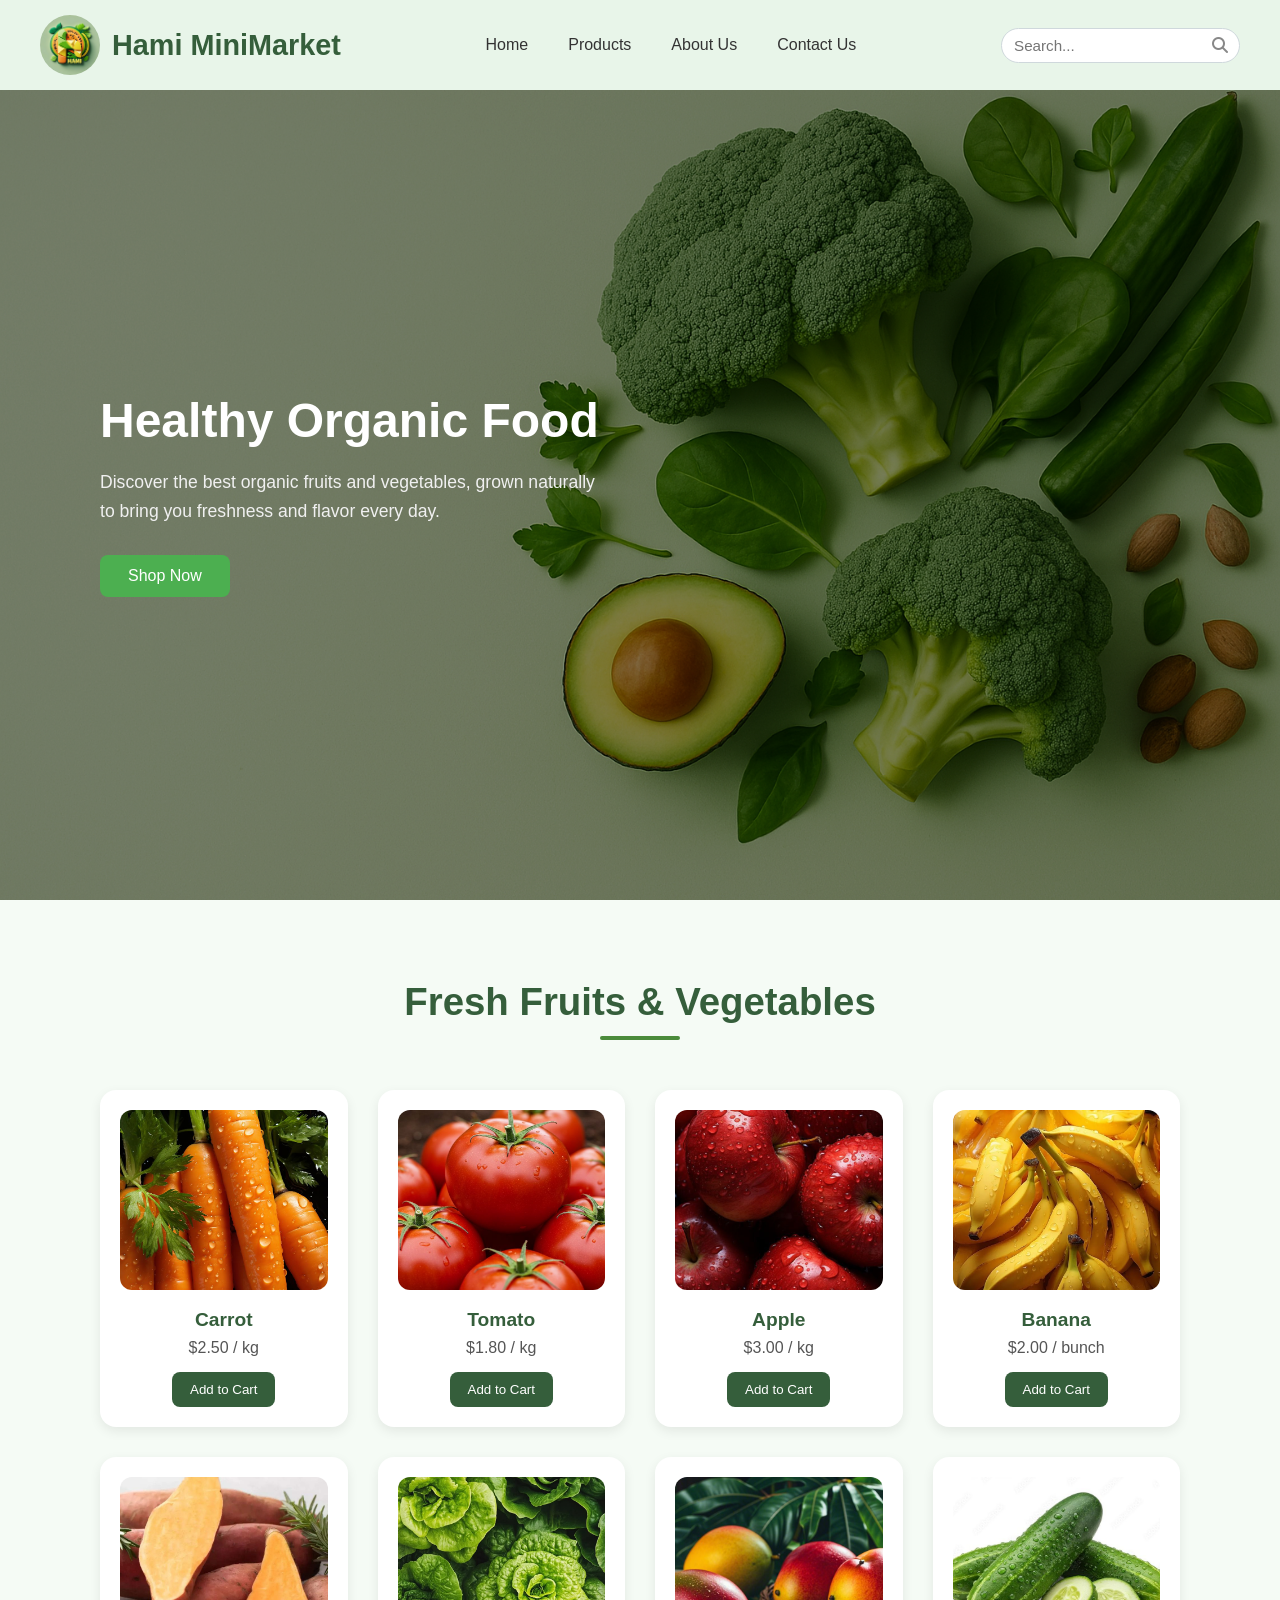
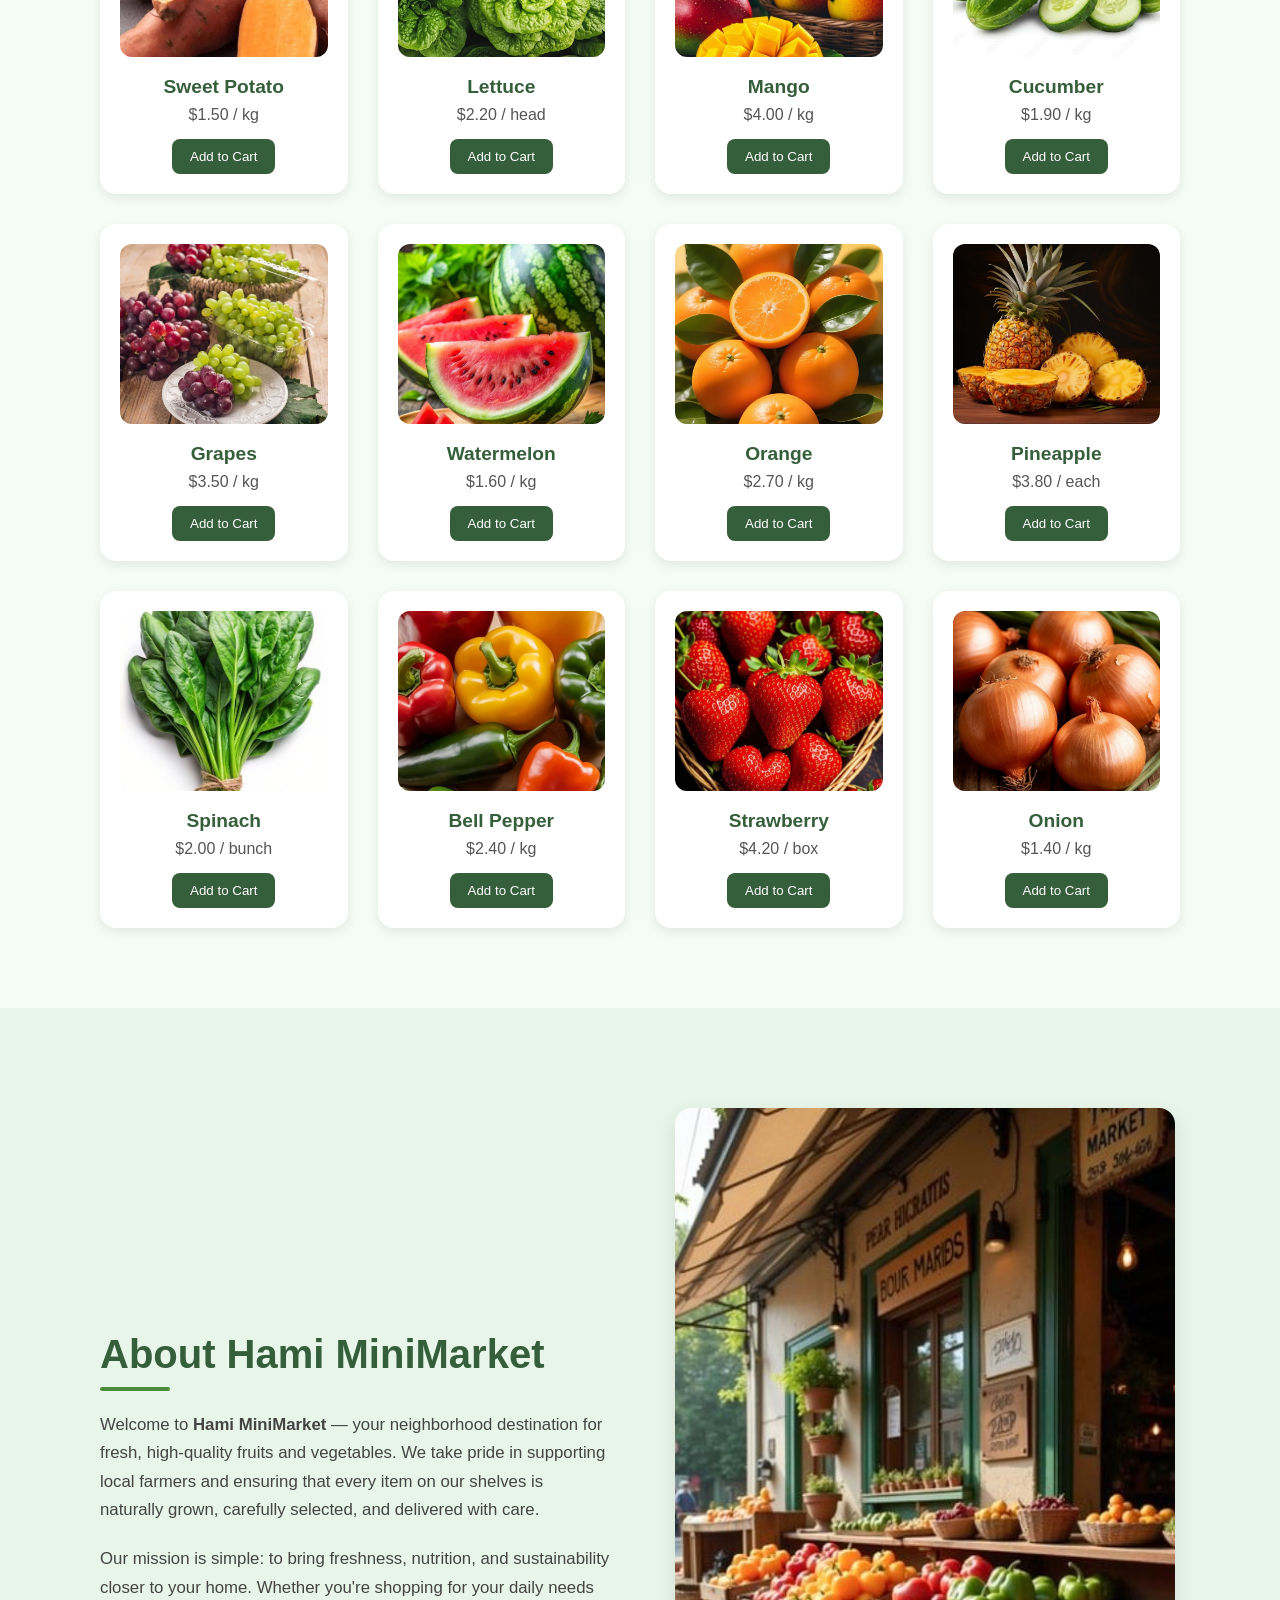
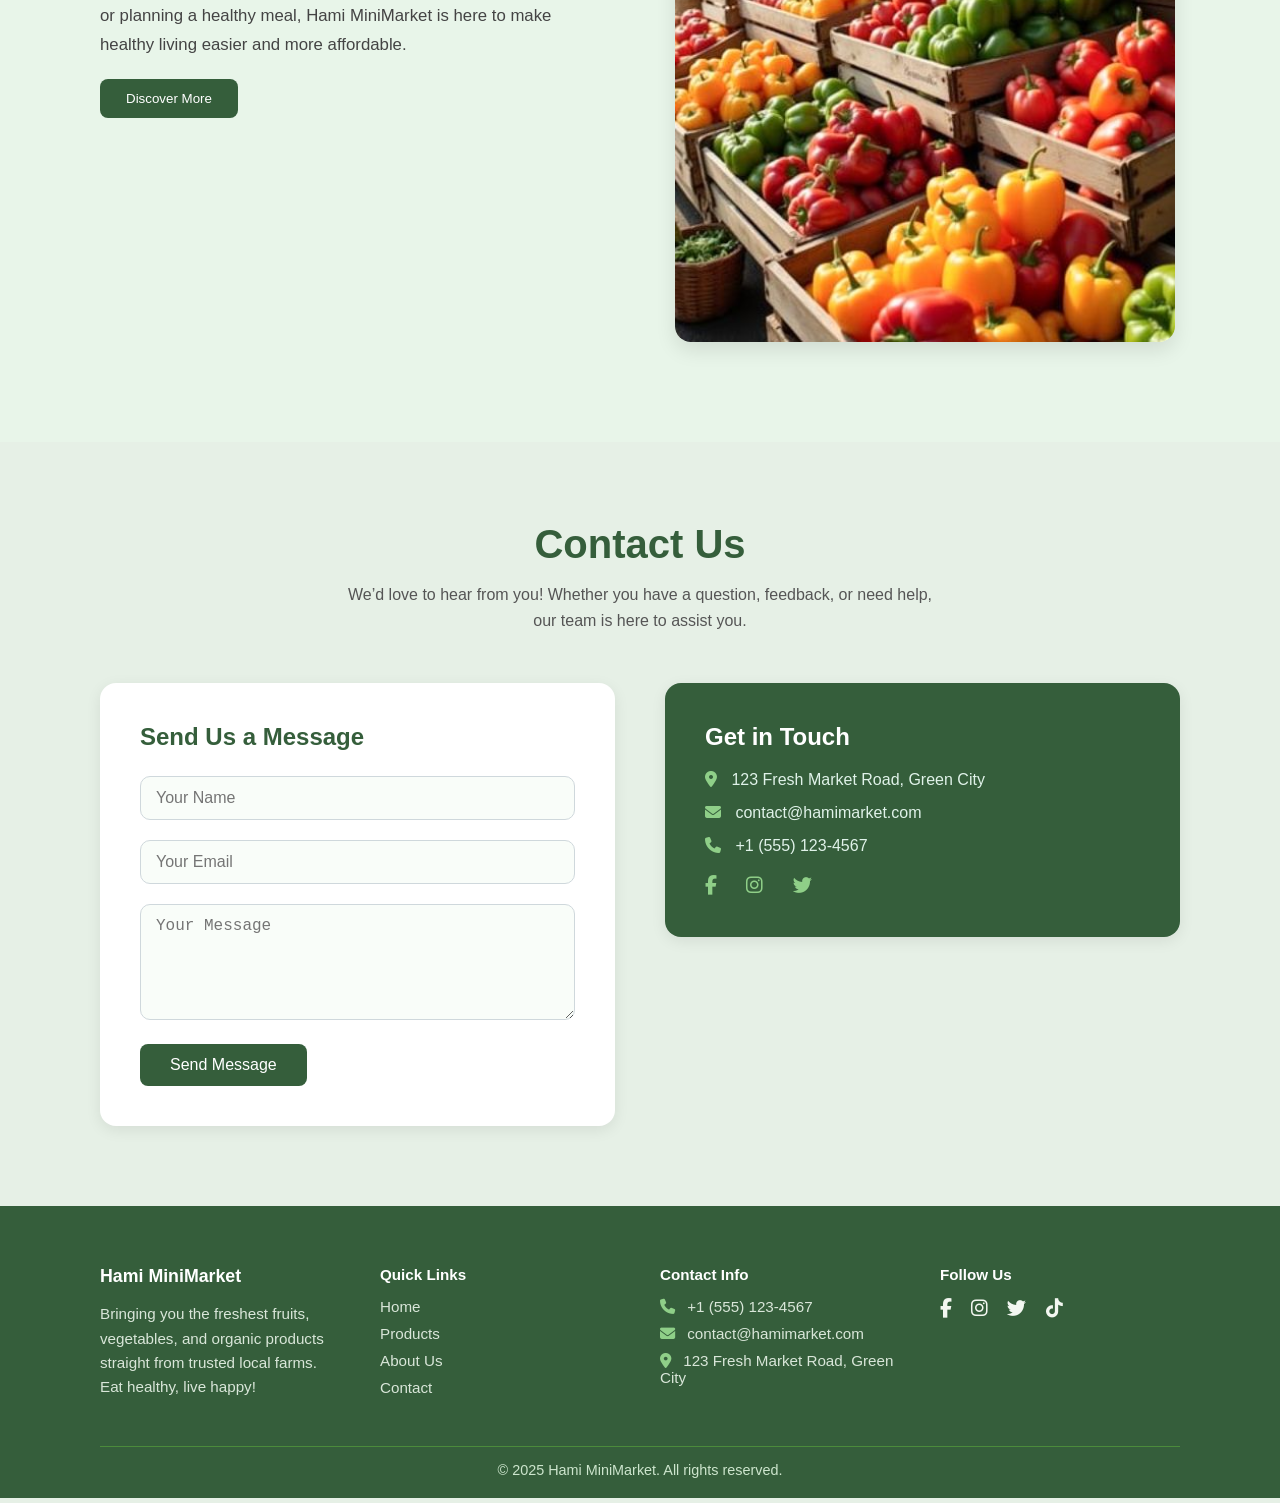
==== index.html @ 112ddb1d "Hami_market" ====
<!DOCTYPE html>
<html lang="en">
<head>
  <meta charset="UTF-8" />
  <meta name="viewport" content="width=device-width, initial-scale=1.0" />
  <title>Hami MiniMarket</title>
  <link
    rel="stylesheet"
    href="https://cdnjs.cloudflare.com/ajax/libs/font-awesome/6.5.0/css/all.min.css"
  />
  <link rel="stylesheet" href="style.css" />
</head>
<body>
  <!-- Navbar -->
  <header class="header">
    <div class="logo">
      <img src="images/3D Logo for Health Foods Business.png" alt="Logo" />
      <h1>Hami MiniMarket</h1>
    </div>
    <button class="menu-toggle" aria-label="Toggle menu">
      <i class="fas fa-bars"></i>
    </button>
    <nav class="nav">
      <ul>
       <li><a href="#home">Home</a></li>
       <li><a href="#products">Products</a></li>
       <li><a href="#about">About Us</a></li>
       <li><a href="#contact">Contact Us</a></li>
      </ul>
    </nav>
    <div class="search">
      <input type="text" placeholder="Search..." />
      <i class="fas fa-search"></i>
    </div>
  </header>
  <!-- Hero -->
  <section id="home" class="hero">
    <div class="hero-content">
      <h2>Healthy Organic Food</h2>
      <p>
        Discover the best organic fruits and vegetables, grown naturally to
        bring you freshness and flavor every day.
      </p>
      <button>Shop Now</button>
    </div>
  </section>
  <!-- Products -->
<section id="products" class="products">
  <h2>Fresh Fruits & Vegetables</h2>
  <div class="product-grid">
    <div class="product-card">
      <img src="images/Download this image for Free on Zwin_io.jpg" alt="Carrot">
      <h3>Carrot</h3>
      <p>$2.50 / kg</p>
      <button>Add to Cart</button>
    </div>

    <div class="product-card">
      <img src="images/Saiba como usar o tomate rasteiro no preparo de….jpg" alt="Tomato">
      <h3>Tomato</h3>
      <p>$1.80 / kg</p>
      <button>Add to Cart</button>
    </div>

    <div class="product-card">
      <img src="images/8b91d057-2d28-4f3a-98e1-3c7e6506fed8.jpg" alt="Apple">
      <h3>Apple</h3>
      <p>$3.00 / kg</p>
      <button>Add to Cart</button>
    </div>

    <div class="product-card">
      <img src="images/2f7ef009-c8c0-4a67-95be-6ff5c298be1e.jpg" alt="Banana">
      <h3>Banana</h3>
      <p>$2.00 / bunch</p>
      <button>Add to Cart</button>
    </div>
    <div class="product-card">
      <img src="images/_10 ways to add sweet potato to your weekend….jpg" alt="Sweet Potato">
      <h3>Sweet Potato</h3>
      <p>$1.50 / kg</p>
      <button>Add to Cart</button>
    </div>

    <div class="product-card">
      <img src="images/Lettuce is a delicious and nutritious choice for….jpg" alt="Lettuce">
      <h3>Lettuce</h3>
      <p>$2.20 / head</p>
      <button>Add to Cart</button>
    </div>

    <div class="product-card">
      <img src="images/974227fa-0cc8-4002-bea3-e310ef842c77.jpg" alt="Mango">
      <h3>Mango</h3>
      <p>$4.00 / kg</p>
      <button>Add to Cart</button>
    </div>

    <div class="product-card">
      <img src="images/Fresh cucumbers with water droplets and slices on….jpg" alt="Cucumber">
      <h3>Cucumber</h3>
      <p>$1.90 / kg</p>
      <button>Add to Cart</button>
    </div>
    <div class="product-card">
      <img src="images/fae78fd2-af7c-462c-8048-893c0b0a5b9e.jpg" alt="Grapes">
      <h3>Grapes</h3>
      <p>$3.50 / kg</p>
      <button>Add to Cart</button>
    </div>

    <div class="product-card">
      <img src="images/f3d8c738-e68b-4eb4-b44a-f458f663bfc5.jpg" alt="Watermelon">
      <h3>Watermelon</h3>
      <p>$1.60 / kg</p>
      <button>Add to Cart</button>
    </div>

    <div class="product-card">
      <img src="images/70a61d80-19da-48dd-a674-6e58e98a0af0.jpg" alt="Orange">
      <h3>Orange</h3>
      <p>$2.70 / kg</p>
      <button>Add to Cart</button>
    </div>

    <div class="product-card">
      <img src="images/ee635f10-6865-4017-9f95-ec665abacab9.jpg" alt="Pineapple">
      <h3>Pineapple</h3>
      <p>$3.80 / each</p>
      <button>Add to Cart</button>
    </div>
    <div class="product-card">
      <img src="images/dec12b0c-255c-4698-98e5-983eabb569c9.jpg" alt="Spinach">
      <h3>Spinach</h3>
      <p>$2.00 / bunch</p>
      <button>Add to Cart</button>
    </div>

    <div class="product-card">
      <img src="images/84ccfbea-240a-4821-8fe8-e769b59b7bd1.jpg" alt="Bell Pepper">
      <h3>Bell Pepper</h3>
      <p>$2.40 / kg</p>
      <button>Add to Cart</button>
    </div>

    <div class="product-card">
      <img src="images/fce740b6-9990-4cb7-8363-0fb5afa31f83.jpg" alt="Strawberry">
      <h3>Strawberry</h3>
      <p>$4.20 / box</p>
      <button>Add to Cart</button>
    </div>

    <div class="product-card">
      <img src="images/c1e975b5-10ea-411d-8f90-555a9340ed9a.jpg" alt="Onion">
      <h3>Onion</h3>
      <p>$1.40 / kg</p>
      <button>Add to Cart</button>
    </div>
  </div>
</section>

<!-- About Us -->

<section id="about" class="about">
  <div class="about-content">
   <div class="about-text">
  <h2>About Hami MiniMarket</h2>
  <p>
    Welcome to <strong>Hami MiniMarket</strong> — your neighborhood destination
    for fresh, high-quality fruits and vegetables. We take pride in supporting
    local farmers and ensuring that every item on our shelves is naturally
    grown, carefully selected, and delivered with care.
  </p>
  <p>
    Our mission is simple: to bring freshness, nutrition, and sustainability
    closer to your home. Whether you're shopping for your daily needs or
    planning a healthy meal, Hami MiniMarket is here to make healthy living
    easier and more affordable.
  </p>
  <button>Discover More</button>
</div>


    <div class="about-image">
      <img src="images/a7e1ede8-4232-4330-b675-79e7ab4b92e2.jpg" alt="Hami MiniMarket Store">
    </div>
  </div>
</section>
<!-- Contact us -->

<section id="contact" class="contact">
  <div class="contact-header">
    <h2>Contact Us</h2>
    <p>
      We’d love to hear from you! Whether you have a question, feedback, or
      need help, our team is here to assist you.
    </p>
  </div>

  <div class="contact-wrapper">
    <form class="contact-form">
      <h3>Send Us a Message</h3>
      <div class="form-group">
        <input type="text" placeholder="Your Name" required />
      </div>
      <div class="form-group">
        <input type="email" placeholder="Your Email" required />
      </div>
      <div class="form-group">
        <textarea rows="5" placeholder="Your Message" required></textarea>
      </div>
      <button type="submit">Send Message</button>
    </form>
    <div class="contact-details">
      <h3>Get in Touch</h3>
      <p><i class="fas fa-map-marker-alt"></i> 123 Fresh Market Road, Green City</p>
      <p><i class="fas fa-envelope"></i> contact@hamimarket.com</p>
      <p><i class="fas fa-phone"></i> +1 (555) 123-4567</p>

      <div class="social-links">
        <a href="#"><i class="fab fa-facebook-f"></i></a>
        <a href="#"><i class="fab fa-instagram"></i></a>
        <a href="#"><i class="fab fa-twitter"></i></a>
      </div>
    </div>
  </div>
</section>
<!-- FOOTER  -->
<footer class="footer">
  <div class="footer-container">
    <div class="footer-about">
      <h3>Hami MiniMarket</h3>
      <p>
        Bringing you the freshest fruits, vegetables, and organic products
        straight from trusted local farms. Eat healthy, live happy!
      </p>
    </div>

    <div class="footer-links">
      <h4>Quick Links</h4>
      <ul>
        <li><a href="#home">Home</a></li>
        <li><a href="#products">Products</a></li>
        <li><a href="#about">About Us</a></li>
        <li><a href="#contact">Contact</a></li>
      </ul>
    </div>

    <div class="footer-contact">
      <h4>Contact Info</h4>
      <p><i class="fas fa-phone"></i> +1 (555) 123-4567</p>
      <p><i class="fas fa-envelope"></i> contact@hamimarket.com</p>
      <p><i class="fas fa-map-marker-alt"></i> 123 Fresh Market Road, Green City</p>
    </div>

    <div class="footer-social">
      <h4>Follow Us</h4>
      <div class="social-icons">
        <a href="#"><i class="fab fa-facebook-f"></i></a>
        <a href="#"><i class="fab fa-instagram"></i></a>
        <a href="#"><i class="fab fa-twitter"></i></a>
        <a href="#"><i class="fab fa-tiktok"></i></a>
      </div>
    </div>
  </div>

  <div class="footer-bottom">
    <p>&copy; 2025 Hami MiniMarket. All rights reserved.</p>
  </div>
</footer>





  
  <script src="index.js"></script>
</body>
</html>
---- style.css ----
* { margin: 0; padding: 0; box-sizing: border-box; }

body {
  font-family: "Poppins", sans-serif;
  background-color: #e6f0e6;
  color: #2b2b2b;
}


.header {
  background-color: #e8f5e9;
  display: flex;
  justify-content: space-between;
  align-items: center;
  padding: 15px 40px;
  box-shadow: 0 2px 8px rgba(0, 0, 0, 0.05);
  gap: 16px;
  flex-wrap: wrap; /* allow wrapping on small screens */
}
.logo { display: flex; align-items: center; gap: 12px; }
.logo img { height: 60px; width: 60px; border-radius: 50%; object-fit: cover; }
.logo h1 { font-size: 1.8rem; font-weight: 600; color: #355e3b; }

.menu-toggle{
  display: none;            /* shown on mobile via media query */
  background: none;
  border: 0;
  font-size: 1.6rem;
  color: #355e3b;
  cursor: pointer;
}

.nav { flex: 1;
   display: flex;
    justify-content: center;
   }
   .nav a{
    color: #333;
    text-decoration: none;

   }
.nav ul {
   list-style: none; 
   display: flex; 
   align-items: center; 
   gap: 40px; }
.nav li { font-weight: 500;
   color: #333;
    cursor: pointer; 
    transition: color 0.3s ease; }
.nav a:hover {
   color: #4b8b3b; }

.search { position: relative; }
.search input {
  padding: 8px 35px 8px 12px;
  border: 1px solid #cfd8dc;
  border-radius: 20px;
  outline: none;
  font-size: 0.95rem;
  background-color: #fff;
}
.search input:focus { border-color: #4b8b3b; }
.search i {
  position: absolute; right: 12px; top: 50%; transform: translateY(-50%);
  color: #888; font-size: 1rem; cursor: pointer;
}


.hero {
  position: relative;
  height: 90vh;
  background: url("images/organic.png") center/cover no-repeat;
  display: flex;
  align-items: center;
  justify-content: flex-start;
  padding: 0 100px;
  color: white;
}
.hero::before { content: ""; position: absolute; inset: 0; background: rgba(0, 0, 0, 0.45); }
.hero-content { position: relative; max-width: 500px; z-index: 1; }
.hero-content h2 { font-size: 3rem; font-weight: 700; margin-bottom: 20px; color: #ffffff; }
.hero-content p { font-size: 1.1rem; line-height: 1.6; margin-bottom: 30px; color: #f0f0f0; }
.hero-content button {
  background-color: #4caf50; color: #fff; border: none; padding: 12px 28px;
  font-size: 1rem; border-radius: 8px; cursor: pointer; transition: background-color 0.3s ease;
}
.hero-content button:hover { background-color: #45a049; }


.products { padding: 80px 100px; background-color: #f5fbf5; text-align: center; }
.products h2 {
  font-size: 2.4rem; color: #355e3b; margin-bottom: 50px; position: relative;
}
.products h2::after {
  content: ""; display: block; width: 80px; height: 4px; background-color: #4b8b3b;
  margin: 12px auto 0; border-radius: 2px;
}
.product-grid {
  display: grid;
  grid-template-columns: repeat(auto-fit, minmax(220px, 1fr));
  gap: 30px;
  justify-items: center;
}
.product-card {
  background-color: #fff;
  border-radius: 16px;
  box-shadow: 0 4px 12px rgba(0, 0, 0, 0.08);
  padding: 20px;
  transition: all 0.3s ease;
  text-align: center;
  width: 100%;
  max-width: 250px;
}
.product-card:hover { transform: translateY(-8px); box-shadow: 0 8px 20px rgba(0, 0, 0, 0.15); }
.product-card img {
  width: 100%; height: 180px; border-radius: 12px; object-fit: cover; margin-bottom: 15px;
}
.product-card h3 { font-size: 1.2rem; color: #355e3b; margin-bottom: 8px; }
.product-card p { color: #555; font-size: 1rem; margin-bottom: 15px; }
.product-card button {
  background-color: #355e3b; color: #fff; border: none; padding: 10px 18px;
  border-radius: 8px; cursor: pointer; transition: all 0.3s ease;
}
.product-card button:hover { background-color: #4b8b3b; }

.about { padding: 100px 100px; background-color: #e8f5e9; }
.about-content {
  display: flex; align-items: center; justify-content: space-between;
  gap: 60px; flex-wrap: wrap;
}
.about-text { flex: 1; max-width: 550px; }
.about-text h2 { font-size: 2.5rem; color: #355e3b; margin-bottom: 20px; position: relative; }
.about-text h2::after {
  content: ""; display: block; width: 70px; height: 4px; background-color: #4b8b3b;
  margin-top: 10px; border-radius: 2px;
}
.about-text p { font-size: 1.05rem; color: #444; margin-bottom: 20px; line-height: 1.7; }
.about-text button {
  background-color: #355e3b; color: #fff; border: none; padding: 12px 26px;
  border-radius: 8px; cursor: pointer; transition: all 0.3s ease;
}
.about-text button:hover { background-color: #4b8b3b; transform: translateY(-2px); }
.about-image { flex: 1; display: flex; justify-content: center; }
.about-image img {
  width: 100%; max-width: 500px; border-radius: 16px;
  box-shadow: 0 8px 20px rgba(0, 0, 0, 0.1); object-fit: cover;
}


.contact { background-color: #e6f0e6; padding: 80px 100px; }
.contact-header { text-align: center; margin-bottom: 50px; }
.contact-header h2 { font-size: 2.5rem; color: #355e3b; margin-bottom: 15px; }
.contact-header p {
  color: #555; font-size: 1rem; max-width: 600px; margin: 0 auto; line-height: 1.6;
}
.contact-wrapper {
  display: flex; justify-content: center; align-items: flex-start; gap: 50px; flex-wrap: wrap;
}
.contact-form {
  flex: 1; min-width: 350px; background-color: #fff; padding: 40px; border-radius: 16px;
  box-shadow: 0 4px 15px rgba(0, 0, 0, 0.08);
}
.contact-form h3 { color: #355e3b; margin-bottom: 25px; font-size: 1.5rem; }
.contact-form .form-group { margin-bottom: 20px; }
.contact-form input, .contact-form textarea {
  width: 100%; padding: 12px 15px; border: 1px solid #cfd8dc; border-radius: 10px;
  font-size: 1rem; outline: none; transition: border-color 0.3s ease; background-color: #f9fdf9;
}
.contact-form input:focus, .contact-form textarea:focus { border-color: #4b8b3b; }
.contact-form button {
  background-color: #355e3b; color: #fff; border: none; padding: 12px 30px; border-radius: 8px;
  cursor: pointer; font-size: 1rem; transition: background-color 0.3s ease, transform 0.2s ease;
}
.contact-form button:hover { background-color: #4b8b3b; transform: translateY(-2px); }

.contact-details {
  flex: 1; min-width: 300px; background-color: #355e3b; color: #f3f7f1;
  padding: 40px; border-radius: 16px; box-shadow: 0 4px 15px rgba(0, 0, 0, 0.08);
}
.contact-details h3 { margin-bottom: 20px; font-size: 1.5rem; color: #fff; }
.contact-details p { margin-bottom: 15px; color: #e0f2e9; font-size: 1rem; }
.contact-details i { margin-right: 10px; color: #8fcf88; }

.social-links { margin-top: 20px; }
.social-links a {
  color: #f3f7f1; margin-right: 15px; font-size: 1.2rem; transition: color 0.3s ease;
}
.social-links a:hover { color: #8fcf88; }


.footer { background-color: #355e3b; color: #f3f7f1; padding: 60px 100px 20px; font-size: 0.95rem; }
.footer-container {
  display: grid; grid-template-columns: repeat(auto-fit, minmax(220px, 1fr));
  gap: 40px; margin-bottom: 40px;
}
.footer h3, .footer h4 { color: #fff; margin-bottom: 15px; font-weight: 600; }
.footer-about p { color: #d9e6d9; line-height: 1.6; max-width: 300px; }
.footer-links ul { list-style: none; }
.footer-links li { margin-bottom: 10px; }
.footer-links a { color: #d9e6d9; text-decoration: none; transition: color 0.3s ease; }
.footer-links a:hover { color: #ffffff; }
.footer-contact p { margin-bottom: 10px; color: #d9e6d9; }
.footer-contact i { margin-right: 8px; color: #8fcf88; }

.social-icons a {
  color: #f3f7f1; margin-right: 15px; font-size: 1.2rem; transition: color 0.3s ease;
}
.social-icons a:hover { color: #8fcf88; }
.footer-bottom {
  border-top: 1px solid #4b8b3b; text-align: center; padding-top: 15px;
  font-size: 0.9rem; color: #cde5cd;
}


.error-message { color:#dc2626; font-size:.85rem; margin-top:6px; display:block; }
.invalid { border-color:#dc2626 !important; box-shadow:0 0 0 3px rgba(220,38,38,.08); }

:root{
  --pad-xl: 100px;
  --pad-lg: 64px;
  --pad-md: 32px;
  --pad-sm: 20px;
}


.products, .about, .contact, .footer { padding-left: var(--pad-xl); padding-right: var(--pad-xl); }
img{ max-width: 100%; height: auto; }


@media (max-width: 1024px){
  .products, .about, .contact, .footer { padding-left: var(--pad-lg); padding-right: var(--pad-lg); }
  .hero{ height: 70vh; }
  .hero-content h2{ font-size: clamp(2rem, 4vw, 2.6rem); }
}


@media (max-width: 768px){
  .products, .about, .contact, .footer { padding-left: var(--pad-md); padding-right: var(--pad-md); }

 
  .menu-toggle{ display: block; }
  .logo{ order: 1; flex: 1 1 auto; }
  .nav{
    order: 2;
    display: none;           /* hidden until toggled open */
    flex: 1 1 auto;          /* sits next to the search */
  }
  .nav.open{ display: flex; }
  .nav ul{ flex-wrap: wrap; gap: 14px; justify-content: flex-start; align-items: center; }

  .search{ order: 3; flex: 0 0 220px; width: 220px; }

  .hero{
    height: 58vh;
    padding: 0 var(--pad-md);
    padding-top: 24px; padding-bottom: 24px;
  }
  .hero-content{ max-width: 100%; }
  .hero-content h2{ font-size: clamp(1.8rem, 6vw, 2.2rem); }
  .hero-content p{ font-size: 1rem; }

  .about{ padding-top: 60px; padding-bottom: 60px; }
  .contact{ padding-top: 60px; padding-bottom: 60px; }

  .contact-form, .contact-details{ min-width: unset; width: 100%; }
}


@media (max-width: 480px){
  .products, .about, .contact, .footer { padding-left: var(--pad-sm); padding-right: var(--pad-sm); }
  .logo h1{ font-size: 1.25rem; }
  .logo img{ height: 48px; width: 48px; }
  .hero{ height: 48vh; }
  .hero-content p{ font-size: .95rem; }
  .hero-content button{ width: 100%; }
  .product-card{ max-width: 100%; }
  .product-card img{ height: 160px; object-fit: cover; }
  .footer{ padding-top: 40px; padding-bottom: 16px; }
}
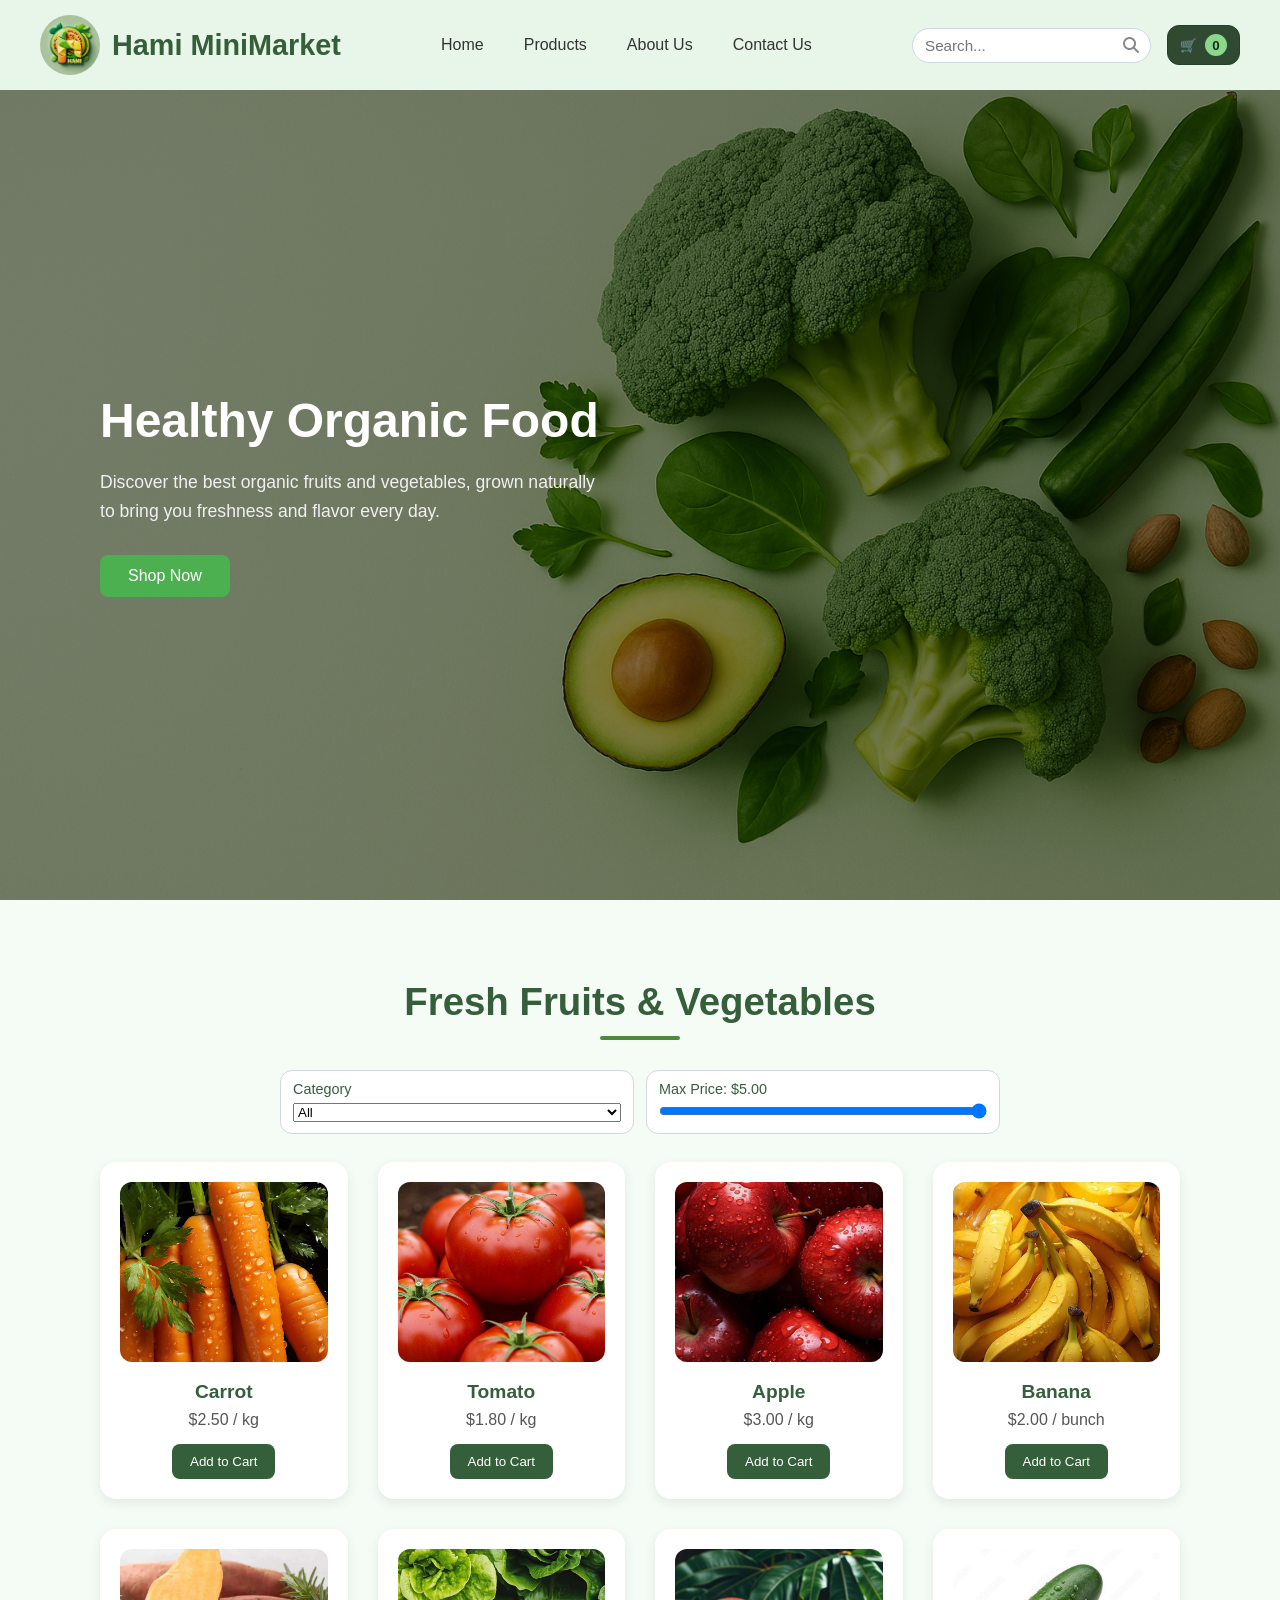
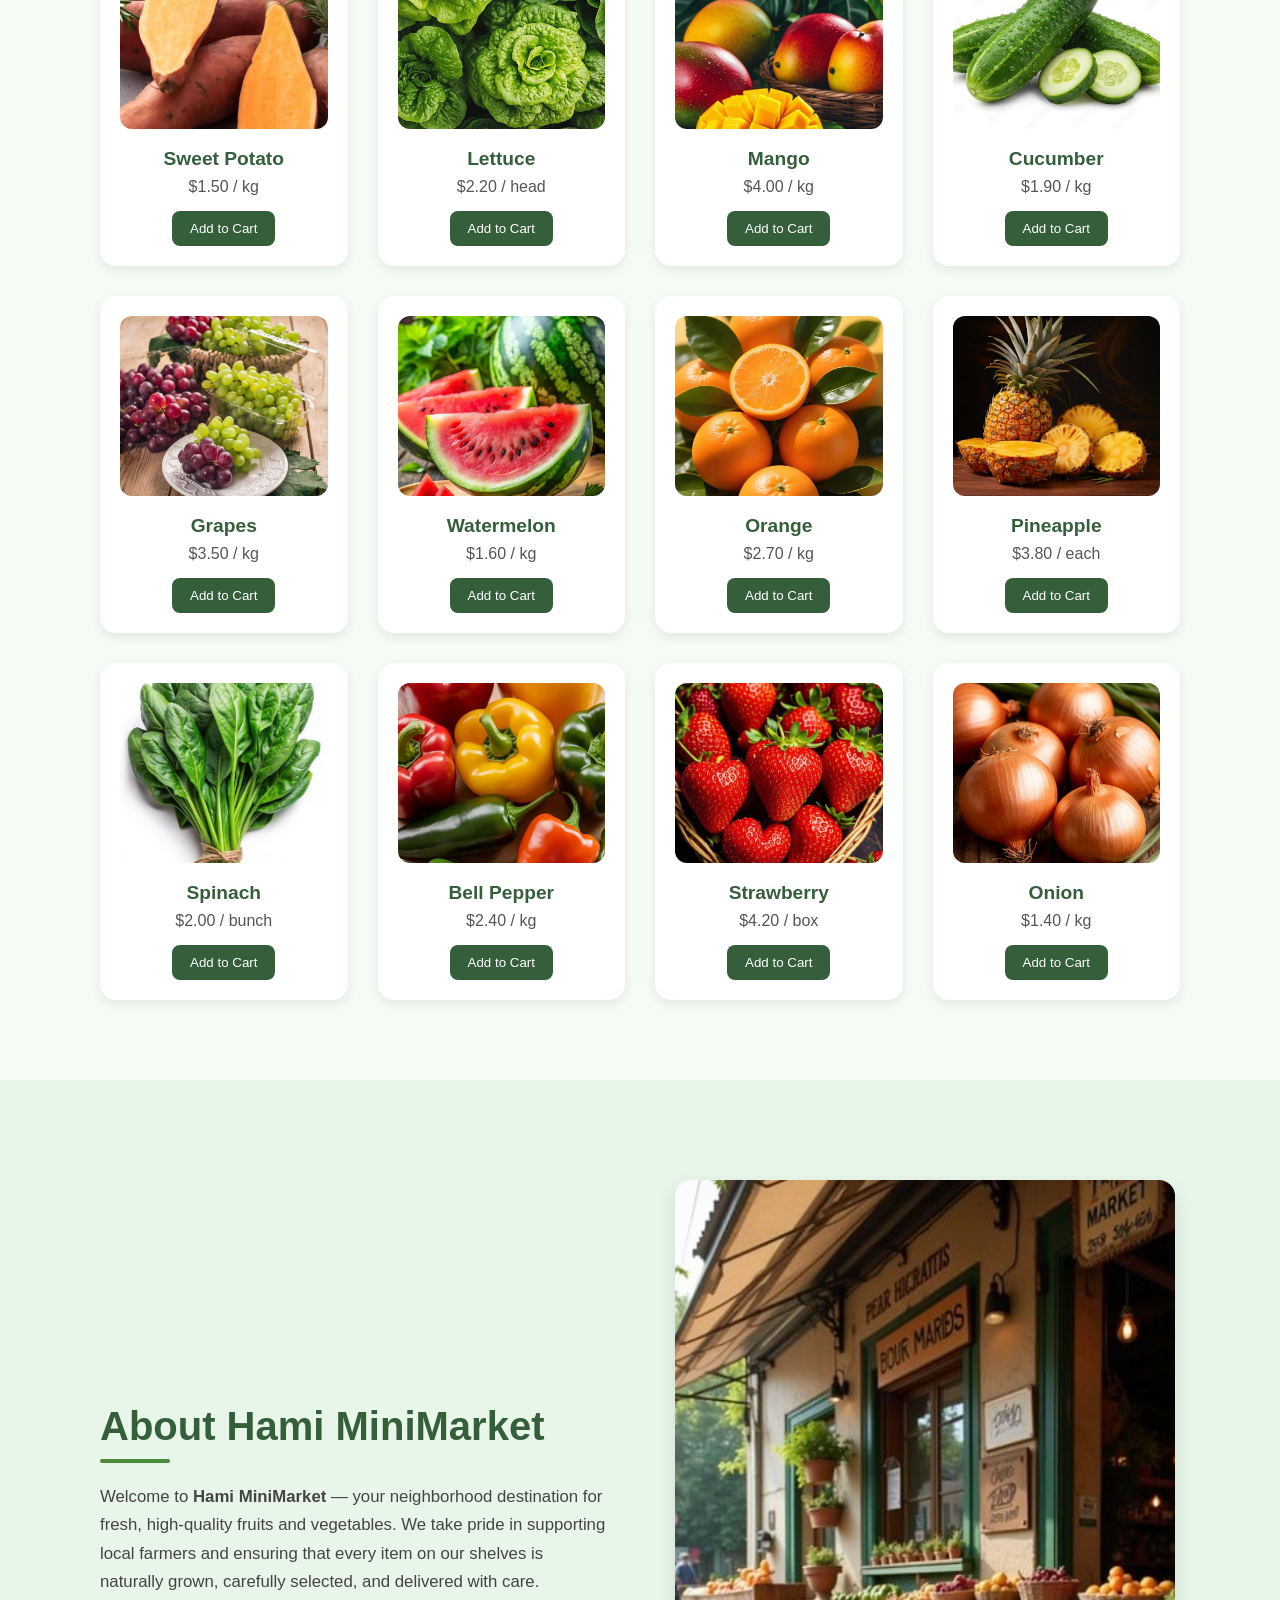
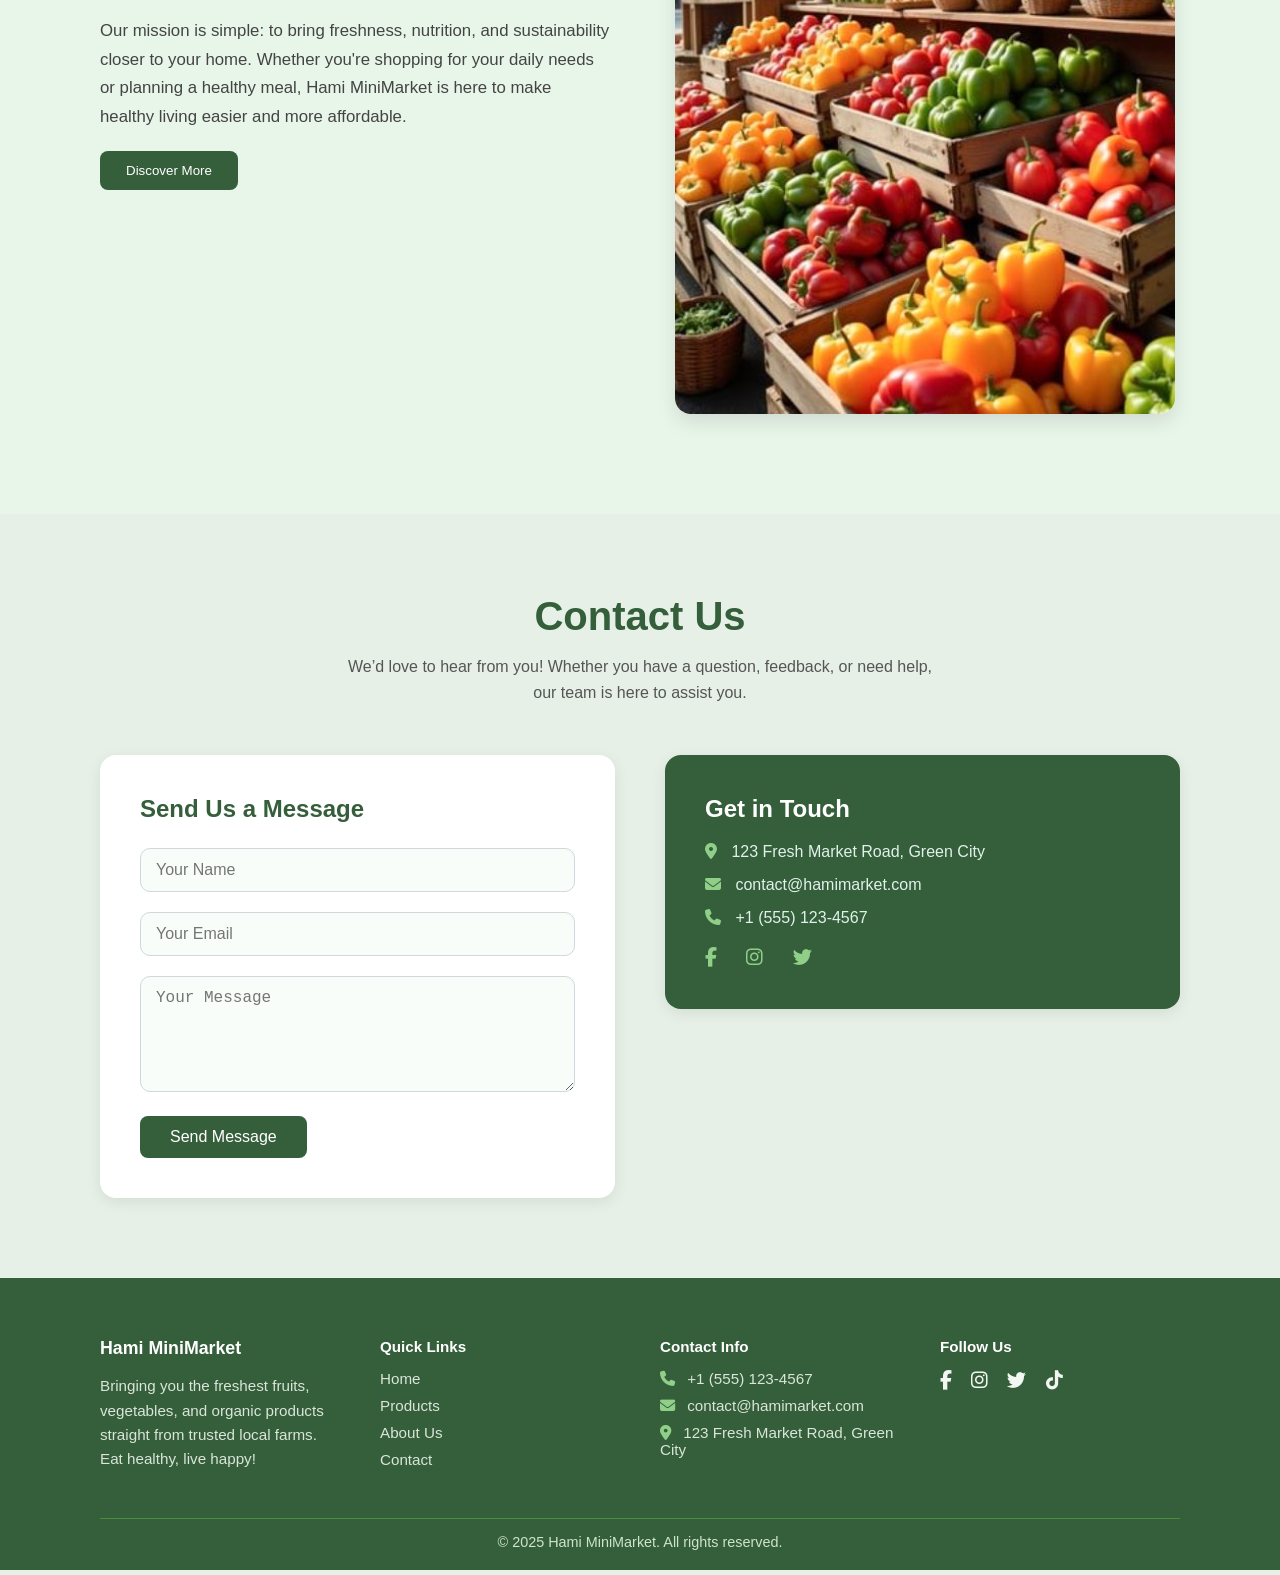
==== commit f22eed99: "Update cart logic and filters" ====
--- a/index.html
+++ b/index.html
@@ -11,15 +11,17 @@
   <link rel="stylesheet" href="style.css" />
 </head>
 <body>
-  <!-- Navbar -->
+  
   <header class="header">
     <div class="logo">
       <img src="images/3D Logo for Health Foods Business.png" alt="Logo" />
       <h1>Hami MiniMarket</h1>
     </div>
+
     <button class="menu-toggle" aria-label="Toggle menu">
       <i class="fas fa-bars"></i>
     </button>
+
     <nav class="nav">
       <ul>
        <li><a href="#home">Home</a></li>
@@ -28,12 +30,21 @@
        <li><a href="#contact">Contact Us</a></li>
       </ul>
     </nav>
+
+    
     <div class="search">
-      <input type="text" placeholder="Search..." />
+      <input id="search-input" type="text" placeholder="Search..." />
       <i class="fas fa-search"></i>
     </div>
+
+   
+    <button class="cart-btn" aria-label="Cart">
+      <span>🛒</span>
+      <span id="cart-count" class="cart-count">0</span>
+    </button>
   </header>
-  <!-- Hero -->
+
+  
   <section id="home" class="hero">
     <div class="hero-content">
       <h2>Healthy Organic Food</h2>
@@ -44,236 +55,256 @@
       <button>Shop Now</button>
     </div>
   </section>
-  <!-- Products -->
-<section id="products" class="products">
-  <h2>Fresh Fruits & Vegetables</h2>
-  <div class="product-grid">
-    <div class="product-card">
-      <img src="images/Download this image for Free on Zwin_io.jpg" alt="Carrot">
-      <h3>Carrot</h3>
-      <p>$2.50 / kg</p>
-      <button>Add to Cart</button>
-    </div>
-
-    <div class="product-card">
-      <img src="images/Saiba como usar o tomate rasteiro no preparo de….jpg" alt="Tomato">
-      <h3>Tomato</h3>
-      <p>$1.80 / kg</p>
-      <button>Add to Cart</button>
-    </div>
-
-    <div class="product-card">
-      <img src="images/8b91d057-2d28-4f3a-98e1-3c7e6506fed8.jpg" alt="Apple">
-      <h3>Apple</h3>
-      <p>$3.00 / kg</p>
-      <button>Add to Cart</button>
-    </div>
-
-    <div class="product-card">
-      <img src="images/2f7ef009-c8c0-4a67-95be-6ff5c298be1e.jpg" alt="Banana">
-      <h3>Banana</h3>
-      <p>$2.00 / bunch</p>
-      <button>Add to Cart</button>
-    </div>
-    <div class="product-card">
-      <img src="images/_10 ways to add sweet potato to your weekend….jpg" alt="Sweet Potato">
-      <h3>Sweet Potato</h3>
-      <p>$1.50 / kg</p>
-      <button>Add to Cart</button>
-    </div>
-
-    <div class="product-card">
-      <img src="images/Lettuce is a delicious and nutritious choice for….jpg" alt="Lettuce">
-      <h3>Lettuce</h3>
-      <p>$2.20 / head</p>
-      <button>Add to Cart</button>
-    </div>
-
-    <div class="product-card">
-      <img src="images/974227fa-0cc8-4002-bea3-e310ef842c77.jpg" alt="Mango">
-      <h3>Mango</h3>
-      <p>$4.00 / kg</p>
-      <button>Add to Cart</button>
-    </div>
-
-    <div class="product-card">
-      <img src="images/Fresh cucumbers with water droplets and slices on….jpg" alt="Cucumber">
-      <h3>Cucumber</h3>
-      <p>$1.90 / kg</p>
-      <button>Add to Cart</button>
-    </div>
-    <div class="product-card">
-      <img src="images/fae78fd2-af7c-462c-8048-893c0b0a5b9e.jpg" alt="Grapes">
-      <h3>Grapes</h3>
-      <p>$3.50 / kg</p>
-      <button>Add to Cart</button>
-    </div>
-
-    <div class="product-card">
-      <img src="images/f3d8c738-e68b-4eb4-b44a-f458f663bfc5.jpg" alt="Watermelon">
-      <h3>Watermelon</h3>
-      <p>$1.60 / kg</p>
-      <button>Add to Cart</button>
-    </div>
-
-    <div class="product-card">
-      <img src="images/70a61d80-19da-48dd-a674-6e58e98a0af0.jpg" alt="Orange">
-      <h3>Orange</h3>
-      <p>$2.70 / kg</p>
-      <button>Add to Cart</button>
-    </div>
-
-    <div class="product-card">
-      <img src="images/ee635f10-6865-4017-9f95-ec665abacab9.jpg" alt="Pineapple">
-      <h3>Pineapple</h3>
-      <p>$3.80 / each</p>
-      <button>Add to Cart</button>
-    </div>
-    <div class="product-card">
-      <img src="images/dec12b0c-255c-4698-98e5-983eabb569c9.jpg" alt="Spinach">
-      <h3>Spinach</h3>
-      <p>$2.00 / bunch</p>
-      <button>Add to Cart</button>
-    </div>
-
-    <div class="product-card">
-      <img src="images/84ccfbea-240a-4821-8fe8-e769b59b7bd1.jpg" alt="Bell Pepper">
-      <h3>Bell Pepper</h3>
-      <p>$2.40 / kg</p>
-      <button>Add to Cart</button>
-    </div>
-
-    <div class="product-card">
-      <img src="images/fce740b6-9990-4cb7-8363-0fb5afa31f83.jpg" alt="Strawberry">
-      <h3>Strawberry</h3>
-      <p>$4.20 / box</p>
-      <button>Add to Cart</button>
-    </div>
-
-    <div class="product-card">
-      <img src="images/c1e975b5-10ea-411d-8f90-555a9340ed9a.jpg" alt="Onion">
-      <h3>Onion</h3>
-      <p>$1.40 / kg</p>
-      <button>Add to Cart</button>
-    </div>
-  </div>
-</section>
-
-<!-- About Us -->
-
-<section id="about" class="about">
-  <div class="about-content">
-   <div class="about-text">
-  <h2>About Hami MiniMarket</h2>
-  <p>
-    Welcome to <strong>Hami MiniMarket</strong> — your neighborhood destination
-    for fresh, high-quality fruits and vegetables. We take pride in supporting
-    local farmers and ensuring that every item on our shelves is naturally
-    grown, carefully selected, and delivered with care.
-  </p>
-  <p>
-    Our mission is simple: to bring freshness, nutrition, and sustainability
-    closer to your home. Whether you're shopping for your daily needs or
-    planning a healthy meal, Hami MiniMarket is here to make healthy living
-    easier and more affordable.
-  </p>
-  <button>Discover More</button>
-</div>
-
-
-    <div class="about-image">
-      <img src="images/a7e1ede8-4232-4330-b675-79e7ab4b92e2.jpg" alt="Hami MiniMarket Store">
-    </div>
-  </div>
-</section>
-<!-- Contact us -->
-
-<section id="contact" class="contact">
-  <div class="contact-header">
-    <h2>Contact Us</h2>
-    <p>
-      We’d love to hear from you! Whether you have a question, feedback, or
-      need help, our team is here to assist you.
-    </p>
-  </div>
-
-  <div class="contact-wrapper">
-    <form class="contact-form">
-      <h3>Send Us a Message</h3>
-      <div class="form-group">
-        <input type="text" placeholder="Your Name" required />
-      </div>
-      <div class="form-group">
-        <input type="email" placeholder="Your Email" required />
-      </div>
-      <div class="form-group">
-        <textarea rows="5" placeholder="Your Message" required></textarea>
-      </div>
-      <button type="submit">Send Message</button>
-    </form>
-    <div class="contact-details">
-      <h3>Get in Touch</h3>
-      <p><i class="fas fa-map-marker-alt"></i> 123 Fresh Market Road, Green City</p>
-      <p><i class="fas fa-envelope"></i> contact@hamimarket.com</p>
-      <p><i class="fas fa-phone"></i> +1 (555) 123-4567</p>
-
-      <div class="social-links">
-        <a href="#"><i class="fab fa-facebook-f"></i></a>
-        <a href="#"><i class="fab fa-instagram"></i></a>
-        <a href="#"><i class="fab fa-twitter"></i></a>
-      </div>
-    </div>
-  </div>
-</section>
-<!-- FOOTER  -->
-<footer class="footer">
-  <div class="footer-container">
-    <div class="footer-about">
-      <h3>Hami MiniMarket</h3>
+
+  
+  <section id="products" class="products">
+    <h2>Fresh Fruits & Vegetables</h2>
+
+   
+    <div class="filters">
+      <div class="filter-item">
+        <label for="category-filter">Category</label>
+        <select id="category-filter">
+          <option value="all">All</option>
+          <option value="Fruits">Fruits</option>
+          <option value="Vegetables">Vegetables</option>
+        </select>
+      </div>
+
+      <div class="filter-item">
+        <label for="price-filter">Max Price: <span id="price-value">$0.00</span></label>
+        <input id="price-filter" type="range" min="0" max="10" step="0.1" value="10" />
+      </div>
+    </div>
+
+    <div class="product-grid">
+      <div class="product-card">
+        <img src="images/Download this image for Free on Zwin_io.jpg" alt="Carrot">
+        <h3>Carrot</h3>
+        <p>$2.50 / kg</p>
+        <button>Add to Cart</button>
+      </div>
+
+      <div class="product-card">
+        <img src="images/Saiba como usar o tomate rasteiro no preparo de….jpg" alt="Tomato">
+        <h3>Tomato</h3>
+        <p>$1.80 / kg</p>
+        <button>Add to Cart</button>
+      </div>
+
+      <div class="product-card">
+        <img src="images/8b91d057-2d28-4f3a-98e1-3c7e6506fed8.jpg" alt="Apple">
+        <h3>Apple</h3>
+        <p>$3.00 / kg</p>
+        <button>Add to Cart</button>
+      </div>
+
+      <div class="product-card">
+        <img src="images/2f7ef009-c8c0-4a67-95be-6ff5c298be1e.jpg" alt="Banana">
+        <h3>Banana</h3>
+        <p>$2.00 / bunch</p>
+        <button>Add to Cart</button>
+      </div>
+
+      <div class="product-card">
+        <img src="images/_10 ways to add sweet potato to your weekend….jpg" alt="Sweet Potato">
+        <h3>Sweet Potato</h3>
+        <p>$1.50 / kg</p>
+        <button>Add to Cart</button>
+      </div>
+
+      <div class="product-card">
+        <img src="images/Lettuce is a delicious and nutritious choice for….jpg" alt="Lettuce">
+        <h3>Lettuce</h3>
+        <p>$2.20 / head</p>
+        <button>Add to Cart</button>
+      </div>
+
+      <div class="product-card">
+        <img src="images/974227fa-0cc8-4002-bea3-e310ef842c77.jpg" alt="Mango">
+        <h3>Mango</h3>
+        <p>$4.00 / kg</p>
+        <button>Add to Cart</button>
+      </div>
+
+      <div class="product-card">
+        <img src="images/Fresh cucumbers with water droplets and slices on….jpg" alt="Cucumber">
+        <h3>Cucumber</h3>
+        <p>$1.90 / kg</p>
+        <button>Add to Cart</button>
+      </div>
+
+      <div class="product-card">
+        <img src="images/fae78fd2-af7c-462c-8048-893c0b0a5b9e.jpg" alt="Grapes">
+        <h3>Grapes</h3>
+        <p>$3.50 / kg</p>
+        <button>Add to Cart</button>
+      </div>
+
+      <div class="product-card">
+        <img src="images/f3d8c738-e68b-4eb4-b44a-f458f663bfc5.jpg" alt="Watermelon">
+        <h3>Watermelon</h3>
+        <p>$1.60 / kg</p>
+        <button>Add to Cart</button>
+      </div>
+
+      <div class="product-card">
+        <img src="images/70a61d80-19da-48dd-a674-6e58e98a0af0.jpg" alt="Orange">
+        <h3>Orange</h3>
+        <p>$2.70 / kg</p>
+        <button>Add to Cart</button>
+      </div>
+
+      <div class="product-card">
+        <img src="images/ee635f10-6865-4017-9f95-ec665abacab9.jpg" alt="Pineapple">
+        <h3>Pineapple</h3>
+        <p>$3.80 / each</p>
+        <button>Add to Cart</button>
+      </div>
+
+      <div class="product-card">
+        <img src="images/dec12b0c-255c-4698-98e5-983eabb569c9.jpg" alt="Spinach">
+        <h3>Spinach</h3>
+        <p>$2.00 / bunch</p>
+        <button>Add to Cart</button>
+      </div>
+
+      <div class="product-card">
+        <img src="images/84ccfbea-240a-4821-8fe8-e769b59b7bd1.jpg" alt="Bell Pepper">
+        <h3>Bell Pepper</h3>
+        <p>$2.40 / kg</p>
+        <button>Add to Cart</button>
+      </div>
+
+      <div class="product-card">
+        <img src="images/fce740b6-9990-4cb7-8363-0fb5afa31f83.jpg" alt="Strawberry">
+        <h3>Strawberry</h3>
+        <p>$4.20 / box</p>
+        <button>Add to Cart</button>
+      </div>
+
+      <div class="product-card">
+        <img src="images/c1e975b5-10ea-411d-8f90-555a9340ed9a.jpg" alt="Onion">
+        <h3>Onion</h3>
+        <p>$1.40 / kg</p>
+        <button>Add to Cart</button>
+      </div>
+    </div>
+
+   
+    <p id="empty-state" class="empty" hidden>No products match your filters.</p>
+  </section>
+
+  
+  <section id="about" class="about">
+    <div class="about-content">
+      <div class="about-text">
+        <h2>About Hami MiniMarket</h2>
+        <p>
+          Welcome to <strong>Hami MiniMarket</strong> — your neighborhood destination
+          for fresh, high-quality fruits and vegetables. We take pride in supporting
+          local farmers and ensuring that every item on our shelves is naturally
+          grown, carefully selected, and delivered with care.
+        </p>
+        <p>
+          Our mission is simple: to bring freshness, nutrition, and sustainability
+          closer to your home. Whether you're shopping for your daily needs or
+          planning a healthy meal, Hami MiniMarket is here to make healthy living
+          easier and more affordable.
+        </p>
+        <button>Discover More</button>
+      </div>
+
+      <div class="about-image">
+        <img src="images/a7e1ede8-4232-4330-b675-79e7ab4b92e2.jpg" alt="Hami MiniMarket Store">
+      </div>
+    </div>
+  </section>
+
+ 
+  <section id="contact" class="contact">
+    <div class="contact-header">
+      <h2>Contact Us</h2>
       <p>
-        Bringing you the freshest fruits, vegetables, and organic products
-        straight from trusted local farms. Eat healthy, live happy!
+        We’d love to hear from you! Whether you have a question, feedback, or
+        need help, our team is here to assist you.
       </p>
     </div>
 
-    <div class="footer-links">
-      <h4>Quick Links</h4>
-      <ul>
-        <li><a href="#home">Home</a></li>
-        <li><a href="#products">Products</a></li>
-        <li><a href="#about">About Us</a></li>
-        <li><a href="#contact">Contact</a></li>
-      </ul>
-    </div>
-
-    <div class="footer-contact">
-      <h4>Contact Info</h4>
-      <p><i class="fas fa-phone"></i> +1 (555) 123-4567</p>
-      <p><i class="fas fa-envelope"></i> contact@hamimarket.com</p>
-      <p><i class="fas fa-map-marker-alt"></i> 123 Fresh Market Road, Green City</p>
-    </div>
-
-    <div class="footer-social">
-      <h4>Follow Us</h4>
-      <div class="social-icons">
-        <a href="#"><i class="fab fa-facebook-f"></i></a>
-        <a href="#"><i class="fab fa-instagram"></i></a>
-        <a href="#"><i class="fab fa-twitter"></i></a>
-        <a href="#"><i class="fab fa-tiktok"></i></a>
-      </div>
-    </div>
-  </div>
-
-  <div class="footer-bottom">
-    <p>&copy; 2025 Hami MiniMarket. All rights reserved.</p>
-  </div>
-</footer>
-
-
-
-
-
-  
+    <div class="contact-wrapper">
+      <form class="contact-form">
+        <h3>Send Us a Message</h3>
+        <div class="form-group">
+          <input type="text" placeholder="Your Name" required />
+        </div>
+        <div class="form-group">
+          <input type="email" placeholder="Your Email" required />
+        </div>
+        <div class="form-group">
+          <textarea rows="5" placeholder="Your Message" required></textarea>
+        </div>
+        <button type="submit">Send Message</button>
+      </form>
+
+      <div class="contact-details">
+        <h3>Get in Touch</h3>
+        <p><i class="fas fa-map-marker-alt"></i> 123 Fresh Market Road, Green City</p>
+        <p><i class="fas fa-envelope"></i> contact@hamimarket.com</p>
+        <p><i class="fas fa-phone"></i> +1 (555) 123-4567</p>
+
+        <div class="social-links">
+          <a href="#"><i class="fab fa-facebook-f"></i></a>
+          <a href="#"><i class="fab fa-instagram"></i></a>
+          <a href="#"><i class="fab fa-twitter"></i></a>
+        </div>
+      </div>
+    </div>
+  </section>
+
+ 
+  <footer class="footer">
+    <div class="footer-container">
+      <div class="footer-about">
+        <h3>Hami MiniMarket</h3>
+        <p>
+          Bringing you the freshest fruits, vegetables, and organic products
+          straight from trusted local farms. Eat healthy, live happy!
+        </p>
+      </div>
+
+      <div class="footer-links">
+        <h4>Quick Links</h4>
+        <ul>
+          <li><a href="#home">Home</a></li>
+          <li><a href="#products">Products</a></li>
+          <li><a href="#about">About Us</a></li>
+          <li><a href="#contact">Contact</a></li>
+        </ul>
+      </div>
+
+      <div class="footer-contact">
+        <h4>Contact Info</h4>
+        <p><i class="fas fa-phone"></i> +1 (555) 123-4567</p>
+        <p><i class="fas fa-envelope"></i> contact@hamimarket.com</p>
+        <p><i class="fas fa-map-marker-alt"></i> 123 Fresh Market Road, Green City</p>
+      </div>
+
+      <div class="footer-social">
+        <h4>Follow Us</h4>
+        <div class="social-icons">
+          <a href="#"><i class="fab fa-facebook-f"></i></a>
+          <a href="#"><i class="fab fa-instagram"></i></a>
+          <a href="#"><i class="fab fa-twitter"></i></a>
+          <a href="#"><i class="fab fa-tiktok"></i></a>
+        </div>
+      </div>
+    </div>
+
+    <div class="footer-bottom">
+      <p>&copy; 2025 Hami MiniMarket. All rights reserved.</p>
+    </div>
+  </footer>
+
   <script src="index.js"></script>
 </body>
 </html>
--- a/style.css
+++ b/style.css
@@ -15,14 +15,14 @@
   padding: 15px 40px;
   box-shadow: 0 2px 8px rgba(0, 0, 0, 0.05);
   gap: 16px;
-  flex-wrap: wrap; /* allow wrapping on small screens */
+  flex-wrap: wrap;
 }
 .logo { display: flex; align-items: center; gap: 12px; }
 .logo img { height: 60px; width: 60px; border-radius: 50%; object-fit: cover; }
 .logo h1 { font-size: 1.8rem; font-weight: 600; color: #355e3b; }
 
 .menu-toggle{
-  display: none;            /* shown on mobile via media query */
+  display: none;
   background: none;
   border: 0;
   font-size: 1.6rem;
@@ -30,26 +30,11 @@
   cursor: pointer;
 }
 
-.nav { flex: 1;
-   display: flex;
-    justify-content: center;
-   }
-   .nav a{
-    color: #333;
-    text-decoration: none;
-
-   }
-.nav ul {
-   list-style: none; 
-   display: flex; 
-   align-items: center; 
-   gap: 40px; }
-.nav li { font-weight: 500;
-   color: #333;
-    cursor: pointer; 
-    transition: color 0.3s ease; }
-.nav a:hover {
-   color: #4b8b3b; }
+.nav { flex: 1; display: flex; justify-content: center; }
+.nav a{ color: #333; text-decoration: none; }
+.nav ul { list-style: none; display: flex; align-items: center; gap: 40px; }
+.nav li { font-weight: 500; color: #333; cursor: pointer; transition: color 0.3s ease; }
+.nav a:hover { color: #4b8b3b; }
 
 .search { position: relative; }
 .search input {
@@ -64,6 +49,18 @@
 .search i {
   position: absolute; right: 12px; top: 50%; transform: translateY(-50%);
   color: #888; font-size: 1rem; cursor: pointer;
+}
+
+
+.cart-btn{
+  display:inline-flex; gap:8px; align-items:center; justify-content:center;
+  background:#2f4a31; color:#fff;
+  border:1px solid #244028; border-radius:12px; padding:8px 12px; cursor:pointer;
+}
+.cart-count{
+  background:#8ad78d; color:#113016; font-weight:700;
+  display:inline-flex; align-items:center; justify-content:center;
+  min-width:22px; height:22px; padding:0 6px; border-radius:999px;
 }
 
 
@@ -90,12 +87,40 @@
 
 .products { padding: 80px 100px; background-color: #f5fbf5; text-align: center; }
 .products h2 {
-  font-size: 2.4rem; color: #355e3b; margin-bottom: 50px; position: relative;
+  font-size: 2.4rem; color: #355e3b; margin-bottom: 30px; position: relative;
 }
 .products h2::after {
   content: ""; display: block; width: 80px; height: 4px; background-color: #4b8b3b;
   margin: 12px auto 0; border-radius: 2px;
 }
+
+
+.filters{
+  display:grid;
+  grid-template-columns: repeat(2, minmax(180px, 1fr));
+  gap:12px;
+  max-width: 720px;
+  margin: 0 auto 28px;
+  text-align:left;
+}
+.filter-item{
+  background:#fff;
+  border:1px solid #cfd8dc;
+  border-radius:12px;
+  padding:10px 12px;
+}
+.filter-item label{
+  display:block;
+  font-size:.9rem;
+  color:#355e3b;
+  margin-bottom:6px;
+}
+.filter-item select,
+.filter-item input[type="range"]{
+  width:100%;
+}
+
+
 .product-grid {
   display: grid;
   grid-template-columns: repeat(auto-fit, minmax(220px, 1fr));
@@ -124,6 +149,9 @@
 }
 .product-card button:hover { background-color: #4b8b3b; }
 
+.empty{ color:#777; margin-top: 10px; }
+
+
 .about { padding: 100px 100px; background-color: #e8f5e9; }
 .about-content {
   display: flex; align-items: center; justify-content: space-between;
@@ -216,14 +244,13 @@
 .error-message { color:#dc2626; font-size:.85rem; margin-top:6px; display:block; }
 .invalid { border-color:#dc2626 !important; box-shadow:0 0 0 3px rgba(220,38,38,.08); }
 
+
 :root{
   --pad-xl: 100px;
   --pad-lg: 64px;
   --pad-md: 32px;
   --pad-sm: 20px;
 }
-
-
 .products, .about, .contact, .footer { padding-left: var(--pad-xl); padding-right: var(--pad-xl); }
 img{ max-width: 100%; height: auto; }
 
@@ -233,18 +260,15 @@
   .hero{ height: 70vh; }
   .hero-content h2{ font-size: clamp(2rem, 4vw, 2.6rem); }
 }
-
-
 @media (max-width: 768px){
   .products, .about, .contact, .footer { padding-left: var(--pad-md); padding-right: var(--pad-md); }
 
- 
   .menu-toggle{ display: block; }
   .logo{ order: 1; flex: 1 1 auto; }
   .nav{
     order: 2;
-    display: none;           /* hidden until toggled open */
-    flex: 1 1 auto;          /* sits next to the search */
+    display: none;
+    flex: 1 1 auto;
   }
   .nav.open{ display: flex; }
   .nav ul{ flex-wrap: wrap; gap: 14px; justify-content: flex-start; align-items: center; }
@@ -265,8 +289,6 @@
 
   .contact-form, .contact-details{ min-width: unset; width: 100%; }
 }
-
-
 @media (max-width: 480px){
   .products, .about, .contact, .footer { padding-left: var(--pad-sm); padding-right: var(--pad-sm); }
   .logo h1{ font-size: 1.25rem; }
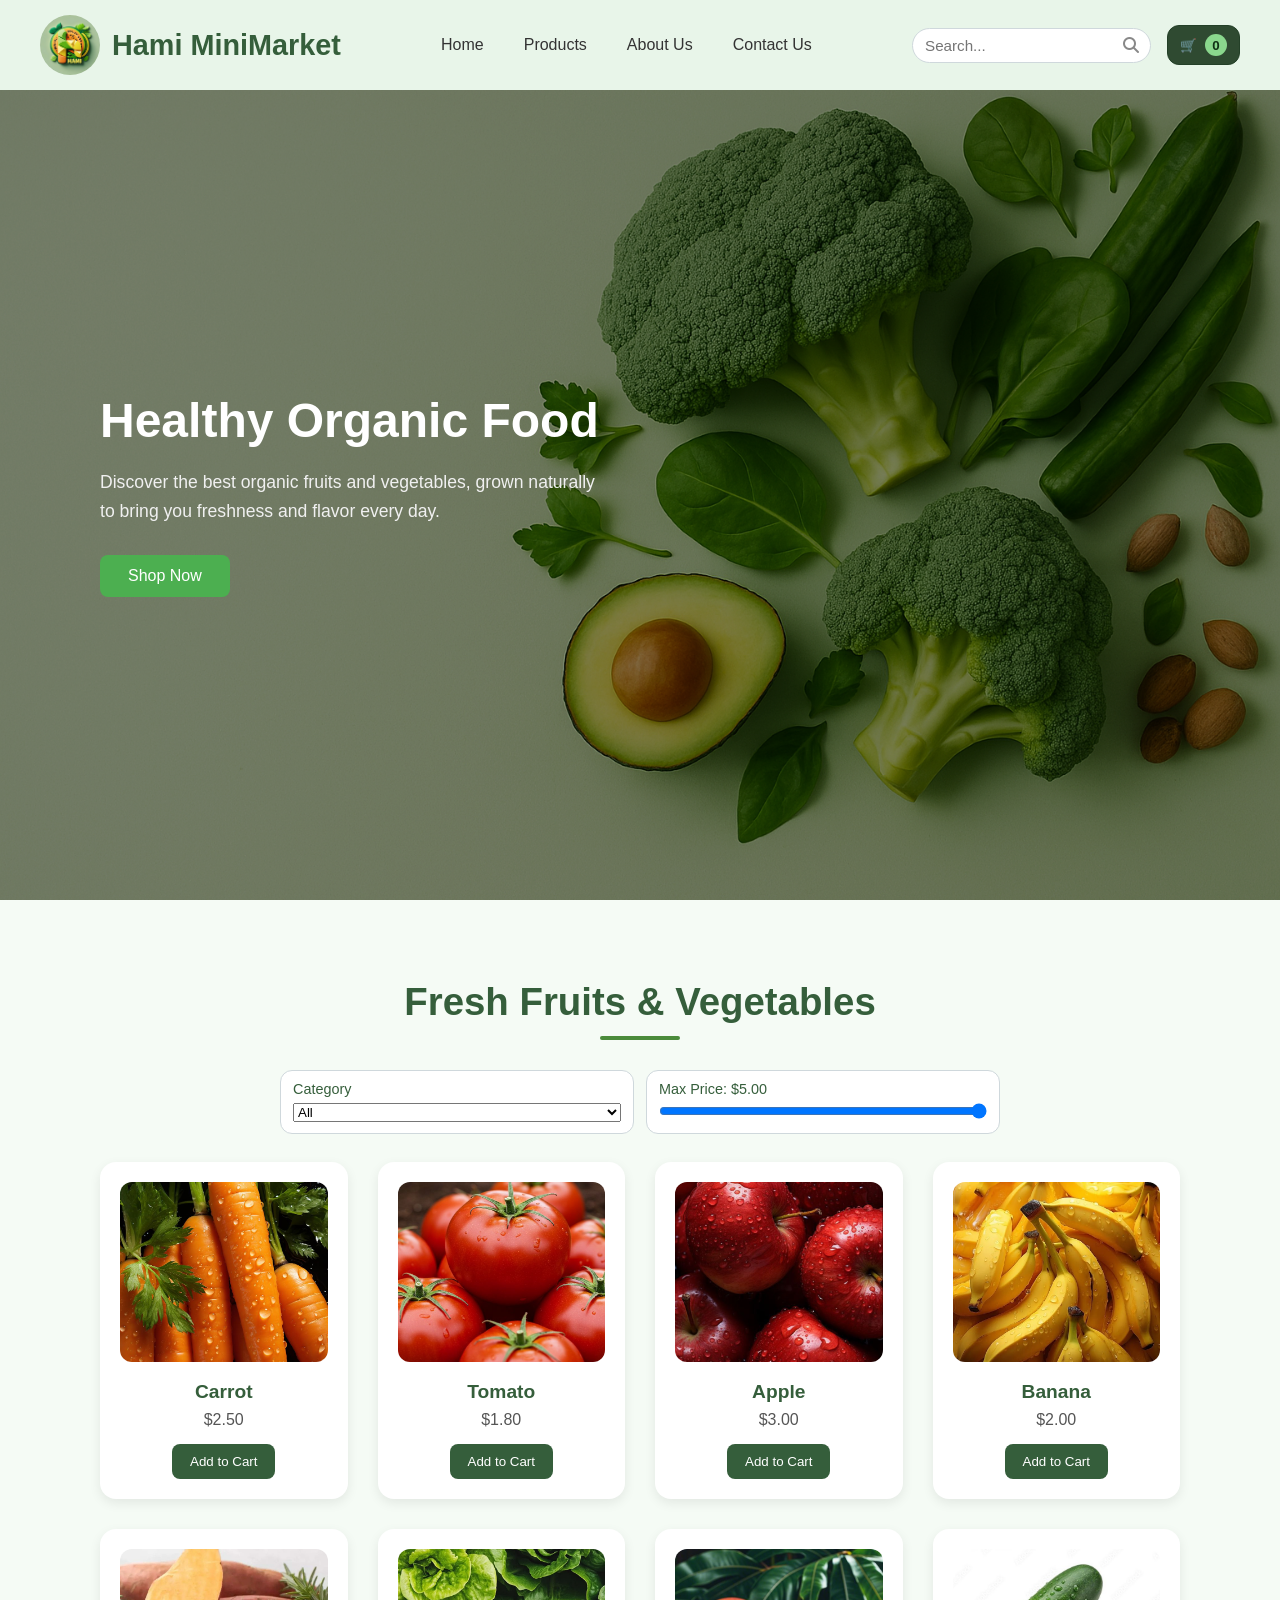
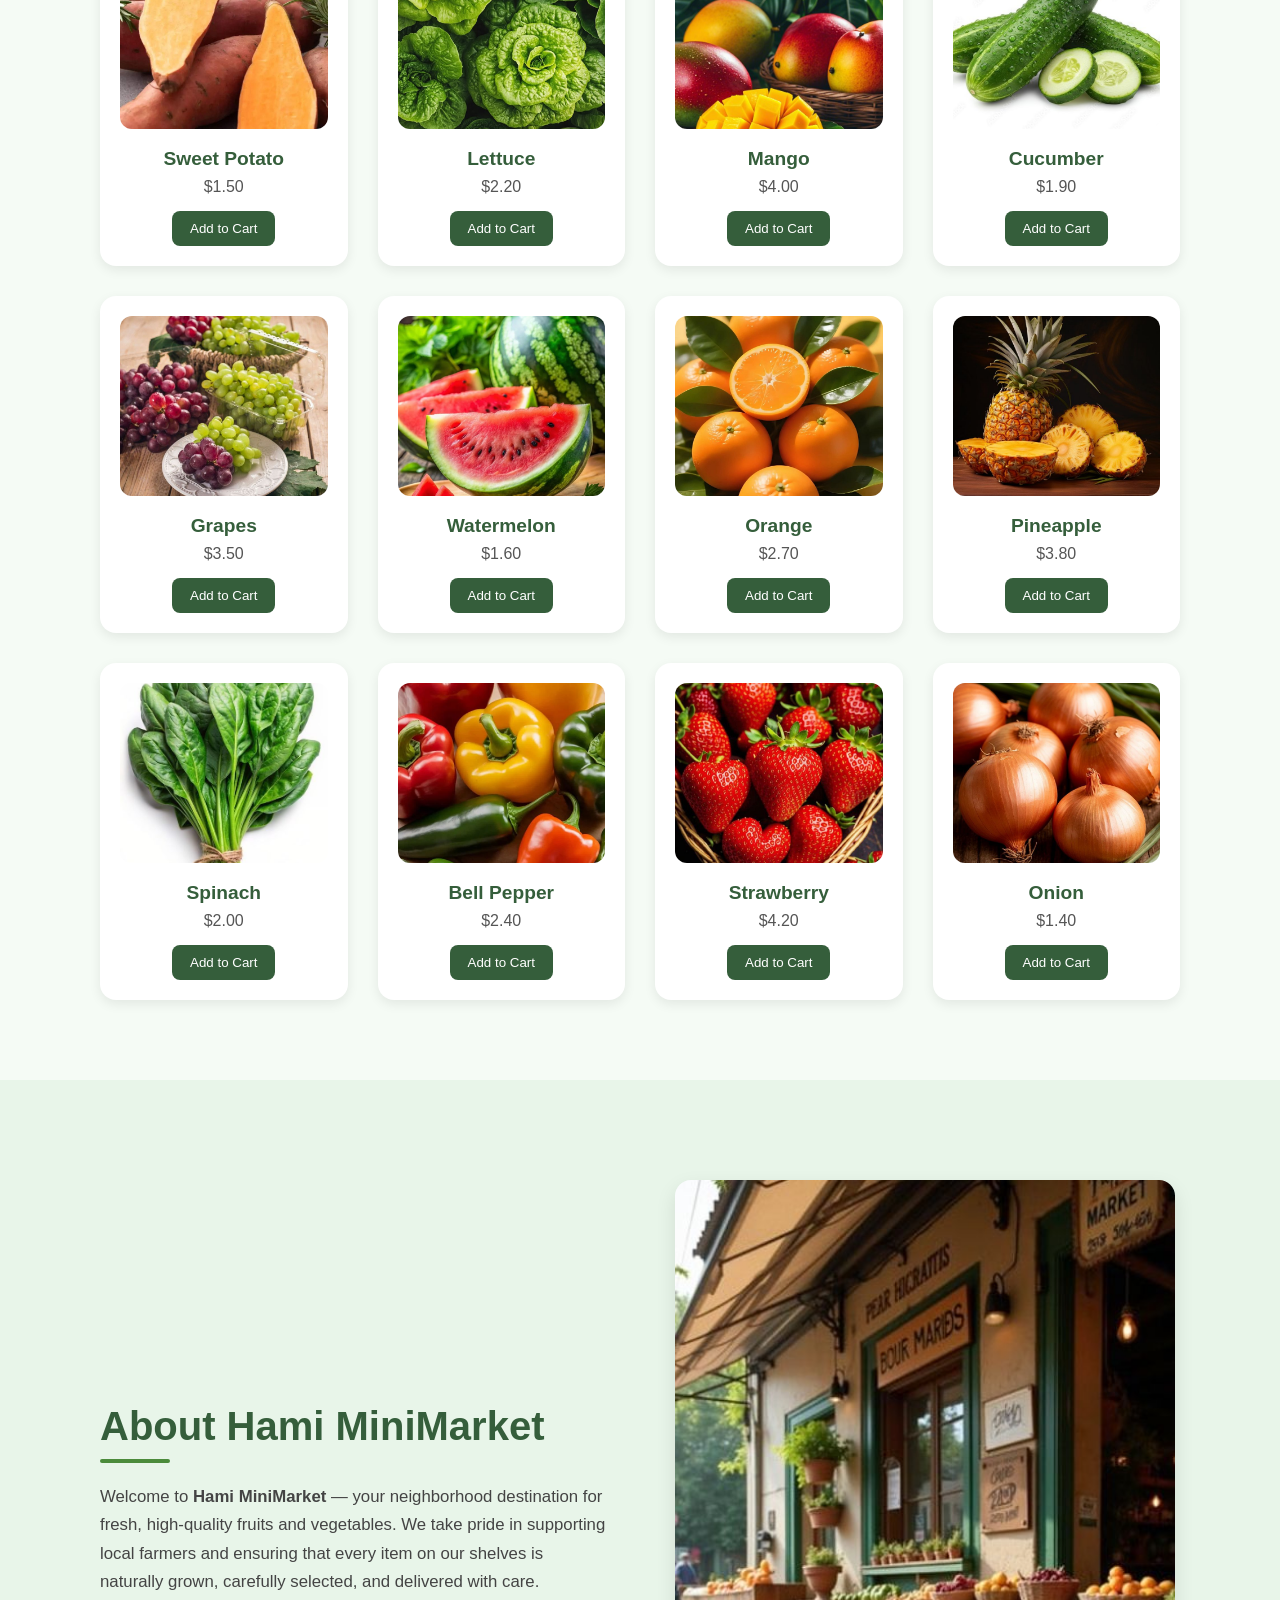
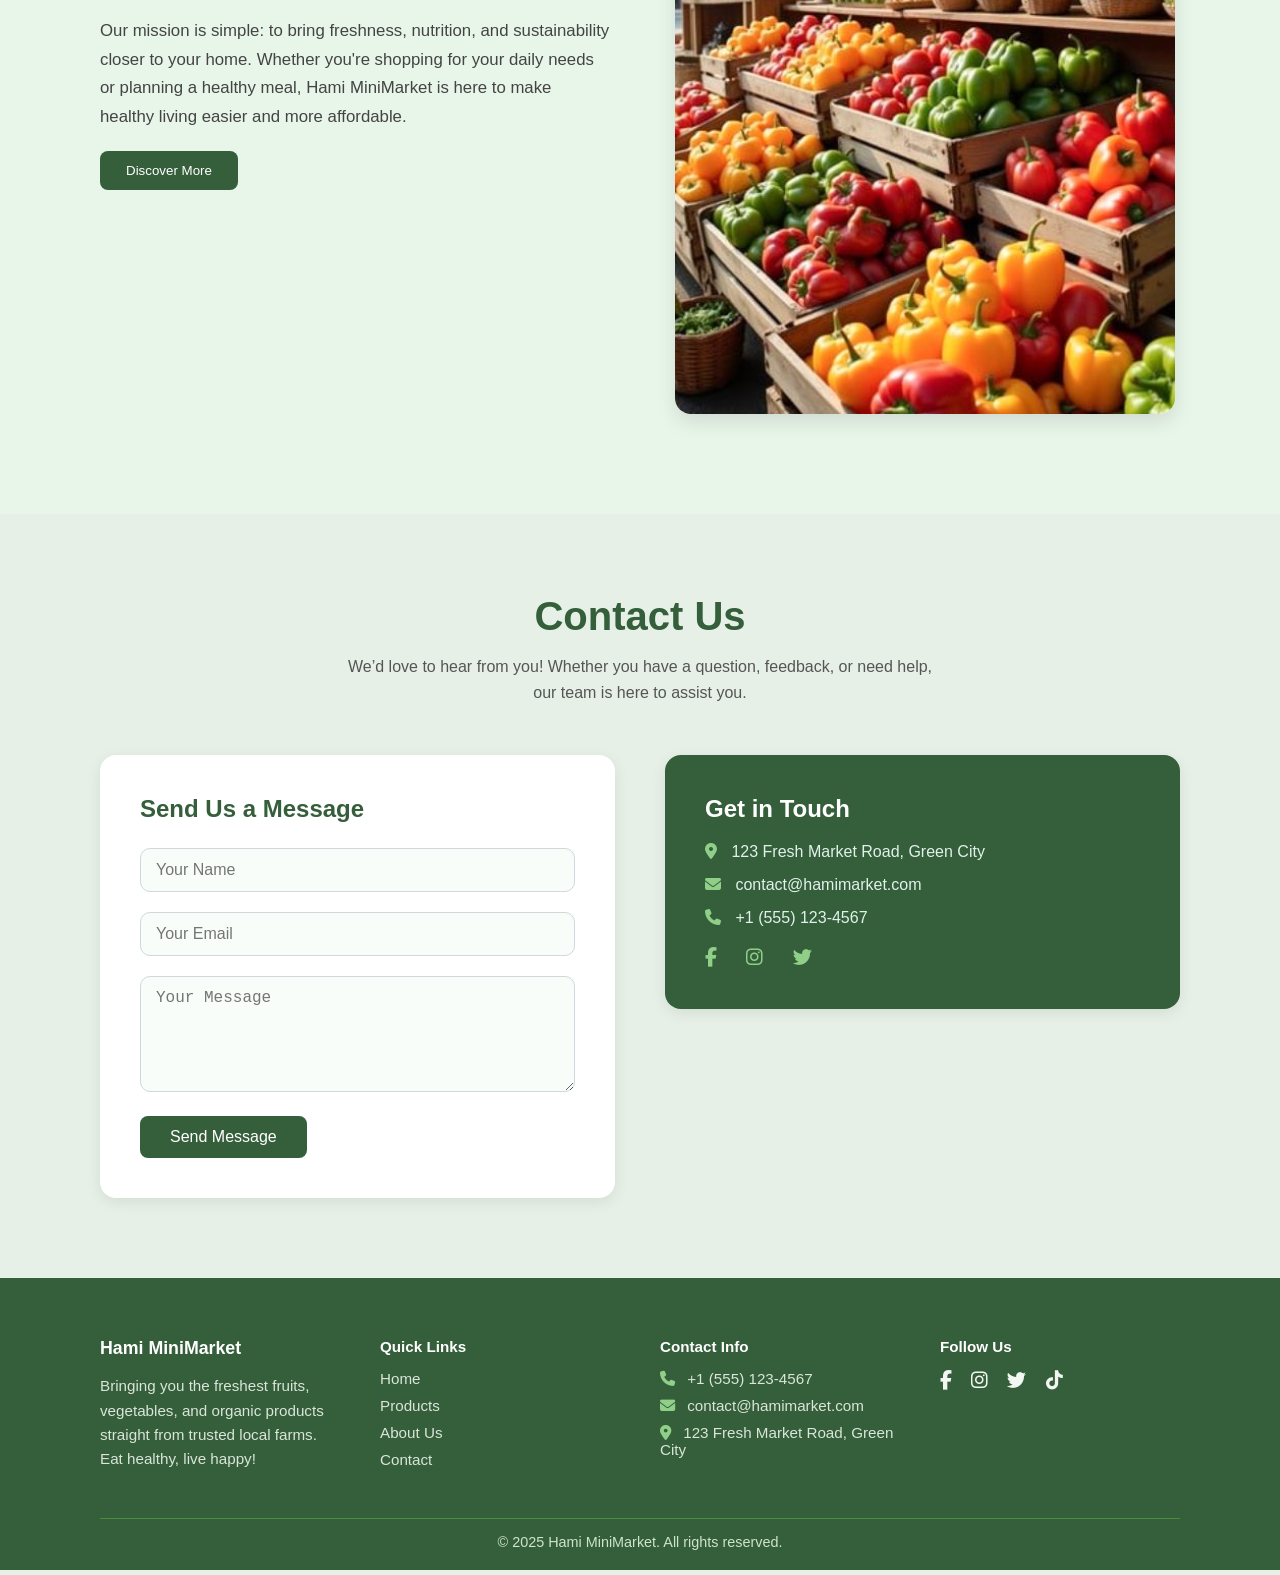
==== commit 3cee5db1: "Add products.json and update cart, index, order, product, style" ====
--- a/index.html
+++ b/index.html
@@ -31,20 +31,19 @@
       </ul>
     </nav>
 
-    
     <div class="search">
       <input id="search-input" type="text" placeholder="Search..." />
       <i class="fas fa-search"></i>
     </div>
 
-   
+    <!-- Cart button reused for cart counter + sidebar toggle -->
     <button class="cart-btn" aria-label="Cart">
       <span>🛒</span>
       <span id="cart-count" class="cart-count">0</span>
     </button>
   </header>
 
-  
+  <!-- HERO -->
   <section id="home" class="hero">
     <div class="hero-content">
       <h2>Healthy Organic Food</h2>
@@ -60,7 +59,6 @@
   <section id="products" class="products">
     <h2>Fresh Fruits & Vegetables</h2>
 
-   
     <div class="filters">
       <div class="filter-item">
         <label for="category-filter">Category</label>
@@ -77,125 +75,13 @@
       </div>
     </div>
 
-    <div class="product-grid">
-      <div class="product-card">
-        <img src="images/Download this image for Free on Zwin_io.jpg" alt="Carrot">
-        <h3>Carrot</h3>
-        <p>$2.50 / kg</p>
-        <button>Add to Cart</button>
-      </div>
-
-      <div class="product-card">
-        <img src="images/Saiba como usar o tomate rasteiro no preparo de….jpg" alt="Tomato">
-        <h3>Tomato</h3>
-        <p>$1.80 / kg</p>
-        <button>Add to Cart</button>
-      </div>
-
-      <div class="product-card">
-        <img src="images/8b91d057-2d28-4f3a-98e1-3c7e6506fed8.jpg" alt="Apple">
-        <h3>Apple</h3>
-        <p>$3.00 / kg</p>
-        <button>Add to Cart</button>
-      </div>
-
-      <div class="product-card">
-        <img src="images/2f7ef009-c8c0-4a67-95be-6ff5c298be1e.jpg" alt="Banana">
-        <h3>Banana</h3>
-        <p>$2.00 / bunch</p>
-        <button>Add to Cart</button>
-      </div>
-
-      <div class="product-card">
-        <img src="images/_10 ways to add sweet potato to your weekend….jpg" alt="Sweet Potato">
-        <h3>Sweet Potato</h3>
-        <p>$1.50 / kg</p>
-        <button>Add to Cart</button>
-      </div>
-
-      <div class="product-card">
-        <img src="images/Lettuce is a delicious and nutritious choice for….jpg" alt="Lettuce">
-        <h3>Lettuce</h3>
-        <p>$2.20 / head</p>
-        <button>Add to Cart</button>
-      </div>
-
-      <div class="product-card">
-        <img src="images/974227fa-0cc8-4002-bea3-e310ef842c77.jpg" alt="Mango">
-        <h3>Mango</h3>
-        <p>$4.00 / kg</p>
-        <button>Add to Cart</button>
-      </div>
-
-      <div class="product-card">
-        <img src="images/Fresh cucumbers with water droplets and slices on….jpg" alt="Cucumber">
-        <h3>Cucumber</h3>
-        <p>$1.90 / kg</p>
-        <button>Add to Cart</button>
-      </div>
-
-      <div class="product-card">
-        <img src="images/fae78fd2-af7c-462c-8048-893c0b0a5b9e.jpg" alt="Grapes">
-        <h3>Grapes</h3>
-        <p>$3.50 / kg</p>
-        <button>Add to Cart</button>
-      </div>
-
-      <div class="product-card">
-        <img src="images/f3d8c738-e68b-4eb4-b44a-f458f663bfc5.jpg" alt="Watermelon">
-        <h3>Watermelon</h3>
-        <p>$1.60 / kg</p>
-        <button>Add to Cart</button>
-      </div>
-
-      <div class="product-card">
-        <img src="images/70a61d80-19da-48dd-a674-6e58e98a0af0.jpg" alt="Orange">
-        <h3>Orange</h3>
-        <p>$2.70 / kg</p>
-        <button>Add to Cart</button>
-      </div>
-
-      <div class="product-card">
-        <img src="images/ee635f10-6865-4017-9f95-ec665abacab9.jpg" alt="Pineapple">
-        <h3>Pineapple</h3>
-        <p>$3.80 / each</p>
-        <button>Add to Cart</button>
-      </div>
-
-      <div class="product-card">
-        <img src="images/dec12b0c-255c-4698-98e5-983eabb569c9.jpg" alt="Spinach">
-        <h3>Spinach</h3>
-        <p>$2.00 / bunch</p>
-        <button>Add to Cart</button>
-      </div>
-
-      <div class="product-card">
-        <img src="images/84ccfbea-240a-4821-8fe8-e769b59b7bd1.jpg" alt="Bell Pepper">
-        <h3>Bell Pepper</h3>
-        <p>$2.40 / kg</p>
-        <button>Add to Cart</button>
-      </div>
-
-      <div class="product-card">
-        <img src="images/fce740b6-9990-4cb7-8363-0fb5afa31f83.jpg" alt="Strawberry">
-        <h3>Strawberry</h3>
-        <p>$4.20 / box</p>
-        <button>Add to Cart</button>
-      </div>
-
-      <div class="product-card">
-        <img src="images/c1e975b5-10ea-411d-8f90-555a9340ed9a.jpg" alt="Onion">
-        <h3>Onion</h3>
-        <p>$1.40 / kg</p>
-        <button>Add to Cart</button>
-      </div>
-    </div>
-
-   
+    
+    <div class="product-grid"></div>
+
     <p id="empty-state" class="empty" hidden>No products match your filters.</p>
   </section>
 
-  
+ 
   <section id="about" class="about">
     <div class="about-content">
       <div class="about-text">
@@ -261,7 +147,7 @@
     </div>
   </section>
 
- 
+  
   <footer class="footer">
     <div class="footer-container">
       <div class="footer-about">
@@ -305,6 +191,45 @@
     </div>
   </footer>
 
+ 
+  <div id="cart-overlay" class="cart-overlay"></div>
+
+  <aside id="cart-sidebar" class="cart-sidebar">
+    <div class="cart-sidebar-header">
+      <h2>Your Cart</h2>
+      <button id="cart-close" class="cart-close-btn">&times;</button>
+    </div>
+
+    <div id="cart-items" class="cart-items"></div>
+
+    <div class="cart-summary">
+      <div class="cart-summary-row">
+        <span>Subtotal</span>
+        <span id="cart-subtotal">$0.00</span>
+      </div>
+      <div class="cart-summary-row">
+        <span>Discount</span>
+        <span id="cart-discount">-$0.00</span>
+      </div>
+      <div class="cart-summary-row">
+        <span>Tax (5%)</span>
+        <span id="cart-tax">$0.00</span>
+      </div>
+      <div class="cart-summary-row cart-summary-total">
+        <span>Total</span>
+        <span id="cart-total">$0.00</span>
+      </div>
+
+      <a href="order.html" class="cart-checkout-btn">
+        Go to Order Summary
+      </a>
+    </div>
+  </aside>
+
+ 
+  <script src="storage.js"></script>
+  <script src="cart.js"></script>
+  <script src="product.js"></script>
   <script src="index.js"></script>
 </body>
 </html>
--- a/style.css
+++ b/style.css
@@ -5,7 +5,6 @@
   background-color: #e6f0e6;
   color: #2b2b2b;
 }
-
 
 .header {
   background-color: #e8f5e9;
@@ -17,6 +16,7 @@
   gap: 16px;
   flex-wrap: wrap;
 }
+
 .logo { display: flex; align-items: center; gap: 12px; }
 .logo img { height: 60px; width: 60px; border-radius: 50%; object-fit: cover; }
 .logo h1 { font-size: 1.8rem; font-weight: 600; color: #355e3b; }
@@ -51,7 +51,6 @@
   color: #888; font-size: 1rem; cursor: pointer;
 }
 
-
 .cart-btn{
   display:inline-flex; gap:8px; align-items:center; justify-content:center;
   background:#2f4a31; color:#fff;
@@ -62,7 +61,6 @@
   display:inline-flex; align-items:center; justify-content:center;
   min-width:22px; height:22px; padding:0 6px; border-radius:999px;
 }
-
 
 .hero {
   position: relative;
@@ -84,7 +82,6 @@
 }
 .hero-content button:hover { background-color: #45a049; }
 
-
 .products { padding: 80px 100px; background-color: #f5fbf5; text-align: center; }
 .products h2 {
   font-size: 2.4rem; color: #355e3b; margin-bottom: 30px; position: relative;
@@ -93,7 +90,6 @@
   content: ""; display: block; width: 80px; height: 4px; background-color: #4b8b3b;
   margin: 12px auto 0; border-radius: 2px;
 }
-
 
 .filters{
   display:grid;
@@ -119,7 +115,6 @@
 .filter-item input[type="range"]{
   width:100%;
 }
-
 
 .product-grid {
   display: grid;
@@ -151,7 +146,6 @@
 
 .empty{ color:#777; margin-top: 10px; }
 
-
 .about { padding: 100px 100px; background-color: #e8f5e9; }
 .about-content {
   display: flex; align-items: center; justify-content: space-between;
@@ -175,7 +169,6 @@
   box-shadow: 0 8px 20px rgba(0, 0, 0, 0.1); object-fit: cover;
 }
 
-
 .contact { background-color: #e6f0e6; padding: 80px 100px; }
 .contact-header { text-align: center; margin-bottom: 50px; }
 .contact-header h2 { font-size: 2.5rem; color: #355e3b; margin-bottom: 15px; }
@@ -215,7 +208,6 @@
   color: #f3f7f1; margin-right: 15px; font-size: 1.2rem; transition: color 0.3s ease;
 }
 .social-links a:hover { color: #8fcf88; }
-
 
 .footer { background-color: #355e3b; color: #f3f7f1; padding: 60px 100px 20px; font-size: 0.95rem; }
 .footer-container {
@@ -240,10 +232,8 @@
   font-size: 0.9rem; color: #cde5cd;
 }
 
-
 .error-message { color:#dc2626; font-size:.85rem; margin-top:6px; display:block; }
 .invalid { border-color:#dc2626 !important; box-shadow:0 0 0 3px rgba(220,38,38,.08); }
-
 
 :root{
   --pad-xl: 100px;
@@ -253,7 +243,6 @@
 }
 .products, .about, .contact, .footer { padding-left: var(--pad-xl); padding-right: var(--pad-xl); }
 img{ max-width: 100%; height: auto; }
-
 
 @media (max-width: 1024px){
   .products, .about, .contact, .footer { padding-left: var(--pad-lg); padding-right: var(--pad-lg); }
@@ -300,3 +289,171 @@
   .product-card img{ height: 160px; object-fit: cover; }
   .footer{ padding-top: 40px; padding-bottom: 16px; }
 }
+
+
+
+.cart-overlay {
+  position: fixed;
+  inset: 0;
+  background: rgba(0, 0, 0, 0.4);
+  opacity: 0;
+  pointer-events: none;
+  transition: opacity 0.2s ease;
+  z-index: 998;
+}
+
+.cart-overlay-visible {
+  opacity: 1;
+  pointer-events: auto;
+}
+
+.cart-sidebar {
+  position: fixed;
+  top: 0;
+  right: -380px;
+  width: 340px;
+  max-width: 100%;
+  height: 100%;
+  background: #ffffff;
+  box-shadow: -2px 0 10px rgba(0, 0, 0, 0.15);
+  z-index: 999;
+  display: flex;
+  flex-direction: column;
+  transition: right 0.25s ease;
+}
+
+.cart-sidebar.cart-open {
+  right: 0;
+}
+
+.cart-sidebar-header {
+  display: flex;
+  justify-content: space-between;
+  align-items: center;
+  padding: 1rem;
+  border-bottom: 1px solid #eee;
+}
+
+.cart-close-btn {
+  background: none;
+  border: none;
+  font-size: 1.5rem;
+  cursor: pointer;
+}
+
+.cart-items {
+  flex: 1;
+  padding: 1rem;
+  overflow-y: auto;
+}
+
+.cart-item {
+  display: flex;
+  justify-content: space-between;
+  align-items: center;
+  margin-bottom: 0.75rem;
+}
+
+.cart-item-info {
+  display: flex;
+  flex-direction: column;
+}
+
+.cart-item-name {
+  font-weight: 600;
+}
+
+.cart-item-price {
+  font-size: 0.9rem;
+  opacity: 0.7;
+}
+
+.cart-item-actions {
+  display: flex;
+  align-items: center;
+  gap: 0.5rem;
+}
+
+.cart-qty-input {
+  width: 60px;
+}
+
+.cart-remove-btn {
+  border: none;
+  background: #ff4b4b;
+  color: #fff;
+  padding: 0.25rem 0.5rem;
+  cursor: pointer;
+  border-radius: 3px;
+  font-size: 0.8rem;
+}
+
+.cart-summary {
+  padding: 1rem;
+  border-top: 1px solid #eee;
+}
+
+.cart-summary-row {
+  display: flex;
+  justify-content: space-between;
+  margin-bottom: 0.25rem;
+}
+
+.cart-summary-total {
+  margin-top: 0.5rem;
+  font-weight: 700;
+}
+
+.cart-checkout-btn {
+  display: block;
+  width: 100%;
+  text-align: center;
+  margin-top: 0.75rem;
+  padding: 0.7rem 1rem;
+  background: #27ae60;
+  color: #fff;
+  text-decoration: none;
+  border-radius: 4px;
+}
+
+.cart-toast {
+  position: fixed;
+  bottom: 1.5rem;
+  right: 1.5rem;
+  padding: 0.75rem 1rem;
+  background: #27ae60;
+  color: #fff;
+  border-radius: 4px;
+  opacity: 0;
+  transform: translateY(10px);
+  pointer-events: none;
+  transition: opacity 0.2s ease, transform 0.2s ease;
+  z-index: 1000;
+}
+
+.cart-toast-visible {
+  opacity: 1;
+  transform: translateY(0);
+}
+
+
+.order-summary-container {
+  max-width: 800px;
+  margin: 40px auto;
+  padding: 0 20px 40px;
+}
+
+.order-summary-container h1 {
+  text-align: center;
+  margin-bottom: 24px;
+  color: #355e3b;
+}
+
+.order-summary-totals {
+  margin-top: 24px;
+}
+.order-confirm-message {
+  margin-top: 12px;
+  color: #2e7d32;
+  font-weight: 600;
+}
